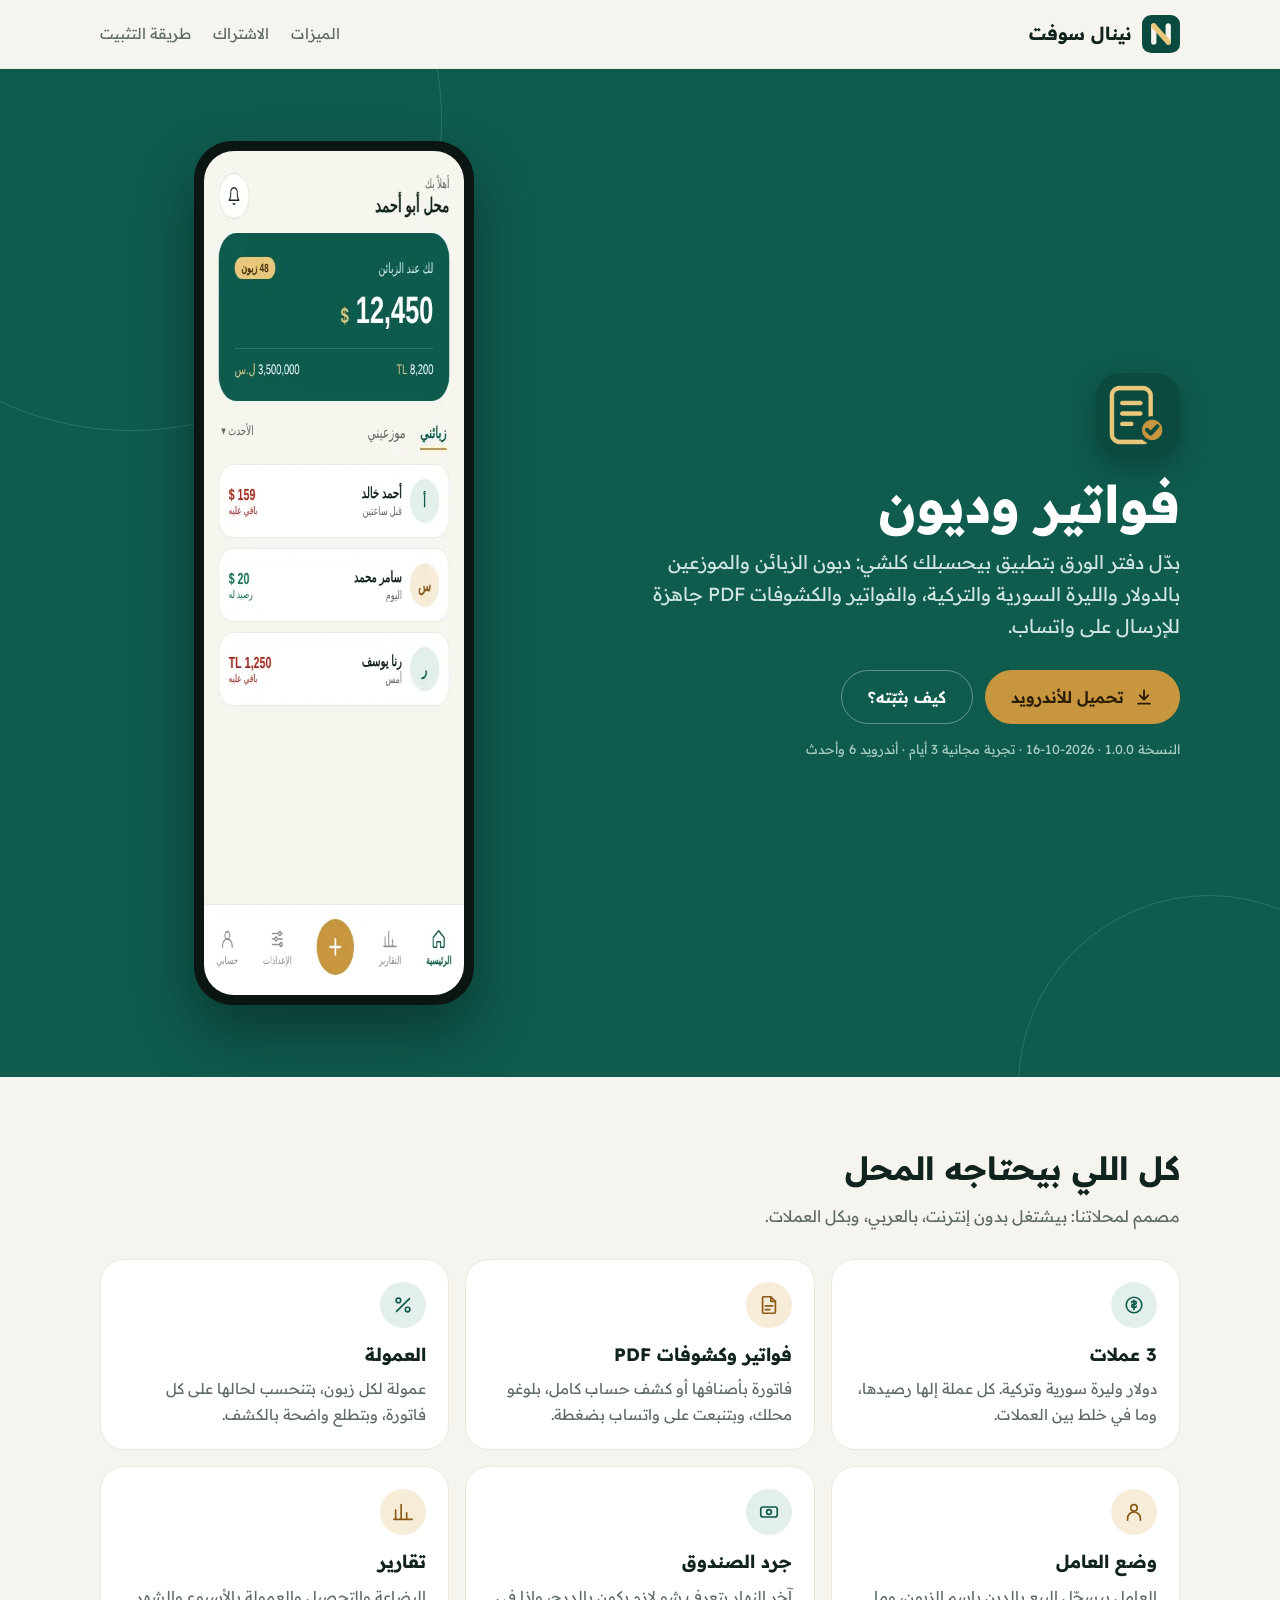
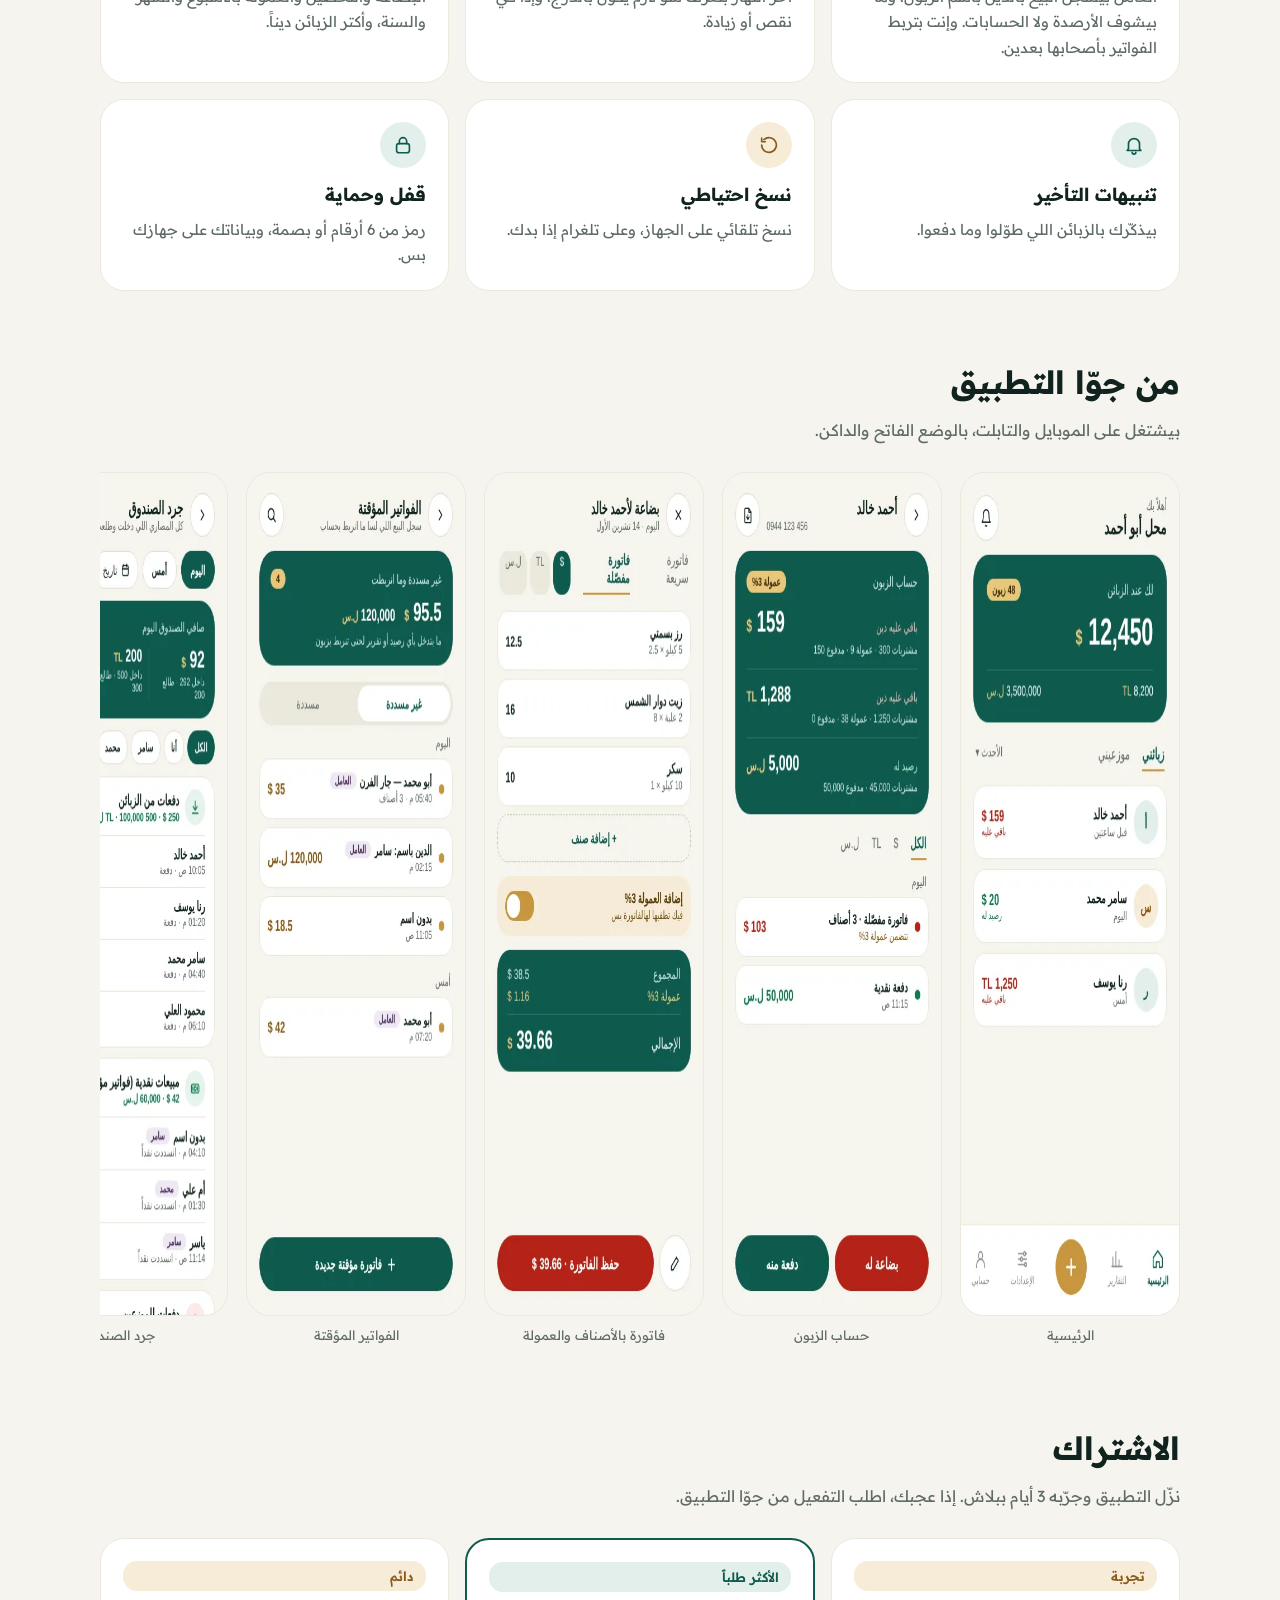
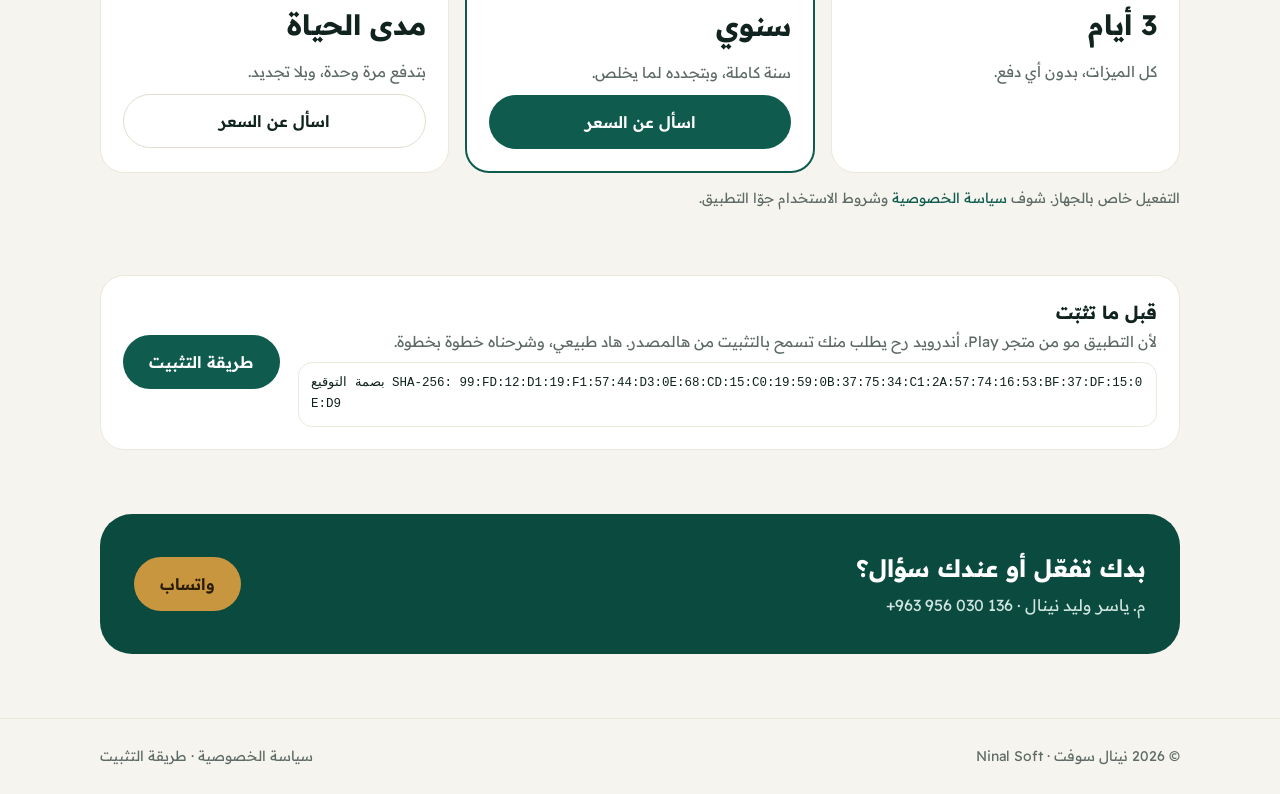
==== debtbook/index.html @ b2c63a5c "موقع نينال سوفت: الرئيسية، فواتير وديون، التثبيت، الخصوصية، 404 Co-Authored-By: Claude Opus 5.5 <nor" ====
<!doctype html>
<html lang="ar" dir="rtl">
<head>
<meta charset="utf-8">
<meta name="viewport" content="width=device-width, initial-scale=1">
<title>فواتير وديون · نينال سوفت</title>
<meta name="description" content="فواتير وديون: سجّل ديون الزبائن والموزعين بالدولار والليرة السورية والتركية، مع فواتير وكشوفات PDF، وفواتير مؤقتة ووضع العامل، وجرد الصندوق. بيشتغل بدون إنترنت.">
<meta property="og:title" content="فواتير وديون · نينال سوفت">
<meta property="og:description" content="ديون الزبائن والموزعين بكل العملات، فواتير وكشوفات PDF، ووضع العامل. بدون إنترنت.">
<meta property="og:image" content="https://yasserninal120.github.io/assets/img/og-debtbook.png">
<link rel="icon" href="../assets/img/debtbook-icon.png">
<link rel="apple-touch-icon" href="../assets/img/apple-touch-icon.png">
<link rel="preconnect" href="https://fonts.googleapis.com">
<link rel="preconnect" href="https://fonts.gstatic.com" crossorigin>
<link href="https://fonts.googleapis.com/css2?family=Readex+Pro:wght@400;500;600;700&display=swap" rel="stylesheet">
<link rel="stylesheet" href="../assets/site.css">
</head>
<body>
<header class="nav"><div class="wrap">
  <a class="brand" href="../index.html"><svg class="logo" viewBox="0 0 100 100" aria-hidden="true"><rect width="100" height="100" rx="24" fill="#0B4A3F"/><rect x="24" y="22" width="14" height="56" rx="7" fill="#F6F4EE"/><rect x="62" y="22" width="14" height="56" rx="7" fill="#F6F4EE"/><path d="M31 29 L69 71" stroke="#E9C77B" stroke-width="14" stroke-linecap="round"/></svg>نينال سوفت</a>
  <nav class="links"><a href="#features">الميزات</a><a class="hide-sm" href="#plans">الاشتراك</a><a href="install/index.html">طريقة التثبيت</a></nav>
</div></header>

<div class="hero"><div class="wrap app-hero">
  <div>
    <img class="icon" src="../assets/img/debtbook-icon.png" alt="أيقونة فواتير وديون" width="84" height="84">
    <h1>فواتير وديون</h1>
    <p class="lead">بدّل دفتر الورق بتطبيق بيحسبلك كلشي: ديون الزبائن والموزعين بالدولار والليرة السورية والتركية، والفواتير والكشوفات PDF جاهزة للإرسال على واتساب.</p>
    <div class="actions">
      <a class="btn btn-gold" id="dl" href="https://github.com/yasserninal120/yasserninal120.github.io/releases/latest/download/debtbook.apk">
        <svg width="20" height="20" viewBox="0 0 24 24" fill="none" stroke="currentColor" stroke-width="2.2" stroke-linecap="round" stroke-linejoin="round"><path d="M12 4v11M7 10l5 5 5-5M5 20h14"/></svg>
        تحميل للأندرويد
      </a>
      <a class="btn btn-ghost" href="install/index.html">كيف بثبّته؟</a>
    </div>
    <p class="meta" id="ver">تجربة مجانية 3 أيام · أندرويد 6 وأحدث</p>
  </div>
  <div class="phone"><img src="../assets/img/shot-home.webp" alt="الشاشة الرئيسية لفواتير وديون" width="390" height="844"></div>
</div></div>

<section id="features"><div class="wrap">
  <h2 class="section-title">كل اللي بيحتاجه المحل</h2>
  <p class="section-sub">مصمم لمحلاتنا: بيشتغل بدون إنترنت، بالعربي، وبكل العملات.</p>
  <div class="grid grid-3">
    <div class="card"><div class="ic"><svg width="22" height="22" viewBox="0 0 24 24" fill="none" stroke="currentColor" stroke-width="1.8" stroke-linecap="round"><circle cx="12" cy="12" r="8.5"/><path d="M12 7v10M9.5 9.5c0-1 1.1-1.8 2.5-1.8s2.5.8 2.5 1.8-1.1 1.6-2.5 1.8-2.5.8-2.5 1.8 1.1 1.8 2.5 1.8 2.5-.8 2.5-1.8"/></svg></div><h3>3 عملات</h3><p>دولار وليرة سورية وتركية. كل عملة إلها رصيدها، وما في خلط بين العملات.</p></div>
    <div class="card"><div class="ic gold"><svg width="22" height="22" viewBox="0 0 24 24" fill="none" stroke="currentColor" stroke-width="1.8" stroke-linecap="round" stroke-linejoin="round"><path d="M14 3H6a1 1 0 0 0-1 1v16a1 1 0 0 0 1 1h12a1 1 0 0 0 1-1V8z"/><path d="M14 3v5h5M8 13h8M8 17h5"/></svg></div><h3>فواتير وكشوفات PDF</h3><p>فاتورة بأصنافها أو كشف حساب كامل، بلوغو محلك، وبتنبعت على واتساب بضغطة.</p></div>
    <div class="card"><div class="ic"><svg width="22" height="22" viewBox="0 0 24 24" fill="none" stroke="currentColor" stroke-width="1.8" stroke-linecap="round"><path d="M19 5L5 19"/><circle cx="7" cy="7" r="2.5"/><circle cx="17" cy="17" r="2.5"/></svg></div><h3>العمولة</h3><p>عمولة لكل زبون، بتنحسب لحالها على كل فاتورة، وبتطلع واضحة بالكشف.</p></div>
    <div class="card"><div class="ic gold"><svg width="22" height="22" viewBox="0 0 24 24" fill="none" stroke="currentColor" stroke-width="1.8" stroke-linecap="round" stroke-linejoin="round"><circle cx="12" cy="7.5" r="3.5"/><path d="M5 21v-2a7 7 0 0 1 14 0v2"/></svg></div><h3>وضع العامل</h3><p>العامل بيسجّل البيع بالدين باسم الزبون، وما بيشوف الأرصدة ولا الحسابات. وإنت بتربط الفواتير بأصحابها بعدين.</p></div>
    <div class="card"><div class="ic"><svg width="22" height="22" viewBox="0 0 24 24" fill="none" stroke="currentColor" stroke-width="1.8" stroke-linecap="round"><rect x="3" y="6.5" width="18" height="11" rx="2.5"/><circle cx="12" cy="12" r="2.6"/></svg></div><h3>جرد الصندوق</h3><p>آخر النهار بتعرف شو لازم يكون بالدرج، وإذا في نقص أو زيادة.</p></div>
    <div class="card"><div class="ic gold"><svg width="22" height="22" viewBox="0 0 24 24" fill="none" stroke="currentColor" stroke-width="1.8" stroke-linecap="round"><path d="M4 20V10M10 20V4M16 20v-7M22 20H2"/></svg></div><h3>تقارير</h3><p>البضاعة والتحصيل والعمولة بالأسبوع والشهر والسنة، وأكتر الزبائن ديناً.</p></div>
    <div class="card"><div class="ic"><svg width="22" height="22" viewBox="0 0 24 24" fill="none" stroke="currentColor" stroke-width="1.8" stroke-linecap="round" stroke-linejoin="round"><path d="M6 16V11a6 6 0 0 1 12 0v5l1.5 2h-15z"/><path d="M10 20a2 2 0 0 0 4 0"/></svg></div><h3>تنبيهات التأخير</h3><p>بيذكّرك بالزبائن اللي طوّلوا وما دفعوا.</p></div>
    <div class="card"><div class="ic gold"><svg width="22" height="22" viewBox="0 0 24 24" fill="none" stroke="currentColor" stroke-width="1.8" stroke-linecap="round" stroke-linejoin="round"><path d="M4 12a8 8 0 1 0 2.5-5.8"/><path d="M4 4.5v4h4"/></svg></div><h3>نسخ احتياطي</h3><p>نسخ تلقائي على الجهاز، وعلى تلغرام إذا بدك.</p></div>
    <div class="card"><div class="ic"><svg width="22" height="22" viewBox="0 0 24 24" fill="none" stroke="currentColor" stroke-width="1.8" stroke-linecap="round" stroke-linejoin="round"><rect x="5" y="10.5" width="14" height="10" rx="2.5"/><path d="M8 10.5V8a4 4 0 0 1 8 0v2.5"/></svg></div><h3>قفل وحماية</h3><p>رمز من 6 أرقام أو بصمة، وبياناتك على جهازك بس.</p></div>
  </div>
</div></section>

<section style="padding-top:0"><div class="wrap">
  <h2 class="section-title">من جوّا التطبيق</h2>
  <p class="section-sub">بيشتغل على الموبايل والتابلت، بالوضع الفاتح والداكن.</p>
  <div class="shots">
    <figure><img src="../assets/img/shot-home.webp" alt="الرئيسية" loading="lazy" width="390" height="844"><figcaption>الرئيسية</figcaption></figure>
    <figure><img src="../assets/img/shot-customer.webp" alt="حساب الزبون" loading="lazy" width="390" height="844"><figcaption>حساب الزبون</figcaption></figure>
    <figure><img src="../assets/img/shot-invoice.webp" alt="فاتورة جديدة" loading="lazy" width="390" height="844"><figcaption>فاتورة بالأصناف والعمولة</figcaption></figure>
    <figure><img src="../assets/img/shot-temp.webp" alt="الفواتير المؤقتة" loading="lazy" width="390" height="844"><figcaption>الفواتير المؤقتة</figcaption></figure>
    <figure><img src="../assets/img/shot-cash.webp" alt="جرد الصندوق" loading="lazy" width="390" height="844"><figcaption>جرد الصندوق</figcaption></figure>
    <figure><img src="../assets/img/shot-reports.webp" alt="التقارير" loading="lazy" width="390" height="844"><figcaption>التقارير</figcaption></figure>
  </div>
</div></section>

<section id="plans" style="padding-top:0"><div class="wrap">
  <h2 class="section-title">الاشتراك</h2>
  <p class="section-sub">نزّل التطبيق وجرّبه 3 أيام ببلاش. إذا عجبك، اطلب التفعيل من جوّا التطبيق.</p>
  <div class="grid grid-3">
    <div class="card price"><span class="chip">تجربة</span><div class="amount">3 أيام</div><p>كل الميزات، بدون أي دفع.</p></div>
    <div class="card price featured"><span class="chip" style="background:var(--tint);color:var(--primary)">الأكثر طلباً</span><div class="amount">سنوي</div><p>سنة كاملة، وبتجدده لما يخلص.</p><a class="btn btn-primary" href="https://wa.me/963956030136?text=%D9%85%D8%B1%D8%AD%D8%A8%D8%A7%D8%8C%20%D8%A8%D8%AF%D9%8A%20%D8%A3%D8%B9%D8%B1%D9%81%20%D8%B3%D8%B9%D8%B1%20%D8%A7%D8%B4%D8%AA%D8%B1%D8%A7%D9%83%20%D8%AF%D9%81%D8%AA%D8%B1%20%D8%A7%D9%84%D8%AF%D9%8A%D9%88%D9%86" target="_blank" rel="noopener">اسأل عن السعر</a></div>
    <div class="card price"><span class="chip">دائم</span><div class="amount">مدى الحياة</div><p>بتدفع مرة وحدة، وبلا تجديد.</p><a class="btn btn-outline" href="https://wa.me/963956030136?text=%D9%85%D8%B1%D8%AD%D8%A8%D8%A7%D8%8C%20%D8%A8%D8%AF%D9%8A%20%D8%A3%D8%B9%D8%B1%D9%81%20%D8%B3%D8%B9%D8%B1%20%D8%A7%D8%B4%D8%AA%D8%B1%D8%A7%D9%83%20%D8%AF%D9%81%D8%AA%D8%B1%20%D8%A7%D9%84%D8%AF%D9%8A%D9%88%D9%86" target="_blank" rel="noopener">اسأل عن السعر</a></div>
  </div>
  <p class="section-sub" style="margin:14px 0 0;font-size:14px">التفعيل خاص بالجهاز. شوف <a href="privacy/index.html" style="color:var(--primary)">سياسة الخصوصية</a> وشروط الاستخدام جوّا التطبيق.</p>
</div></section>

<section style="padding-top:0"><div class="wrap">
  <div class="card" style="display:flex;flex-wrap:wrap;gap:18px;align-items:center">
    <div style="flex:1;min-width:240px"><h3 style="margin:0">قبل ما تثبّت</h3><p>لأن التطبيق مو من متجر Play، أندرويد رح يطلب منك تسمح بالتثبيت من هالمصدر. هاد طبيعي، وشرحناه خطوة بخطوة.</p>
      <span class="mono fp" id="fp" hidden></span></div>
    <a class="btn btn-primary" href="install/index.html">طريقة التثبيت</a>
  </div>
</div></section>

<section id="contact" style="padding-top:0"><div class="wrap">
  <div class="contact">
    <div><h2>بدك تفعّل أو عندك سؤال؟</h2><p>م. ياسر وليد نينال · <span dir="ltr">+963 956 030 136</span></p></div>
    <div class="actions"><a class="btn btn-gold" href="https://wa.me/963956030136" target="_blank" rel="noopener">واتساب</a></div>
  </div>
</div></section>

<footer><div class="wrap"><span>© 2026 نينال سوفت · Ninal Soft</span><span><a href="privacy/index.html">سياسة الخصوصية</a> · <a href="install/index.html">طريقة التثبيت</a></span></div></footer>

<script>
// Version, date and signing fingerprint from version.json (same file the app checks for updates).
fetch('version.json', {cache: 'no-store'}).then(r => r.ok ? r.json() : null).then(v => {
  if (!v) return;
  document.getElementById('ver').textContent =
    'النسخة ' + v.version + ' · ' + v.date + ' · تجربة مجانية 3 أيام · أندرويد 6 وأحدث';
  if (v.apk) document.getElementById('dl').href = v.apk;
  if (v.sha256) { const fp = document.getElementById('fp'); fp.hidden = false; fp.textContent = 'بصمة التوقيع SHA-256: ' + v.sha256; }
}).catch(() => {});
</script>
</body>
</html>
---- assets/site.css ----
:root{
  --bg:#F6F4EE;--surface:#FFFFFF;--line:#ECE8DC;--field:#E2DDCF;
  --ink:#10231E;--muted:#5E6B66;
  --primary:#0F5B4E;--primary-deep:#0B4A3F;--primary-line:#2C7566;--tint:#E3EFEB;
  --gold:#C8963E;--gold-light:#E9C77B;--gold-bg:#F6ECD8;--gold-text:#8A5A16;
  --debt:#B42318;--credit:#0F7A4A;
  --radius:24px;--max:1120px;
}
@media (prefers-color-scheme:dark){
  :root{--bg:#0E1714;--surface:#16211D;--line:#24322D;--field:#2C3B35;--ink:#E8EFEC;--muted:#9DB0A9;--tint:#1F3A33;--gold-bg:#2E2618;--gold-text:#E9C77B}
}
*{box-sizing:border-box}
html{scroll-behavior:smooth}
body{margin:0;background:var(--bg);color:var(--ink);font-family:'Readex Pro',system-ui,sans-serif;line-height:1.7;-webkit-font-smoothing:antialiased}
a{color:inherit;text-decoration:none}
img{max-width:100%;display:block}
.wrap{max-width:var(--max);margin:0 auto;padding:0 20px}
.btn{display:inline-flex;align-items:center;justify-content:center;gap:10px;height:54px;padding:0 26px;border-radius:27px;font:600 16px 'Readex Pro',sans-serif;border:none;cursor:pointer;transition:transform .15s ease,box-shadow .15s ease}
.btn:hover{transform:translateY(-1px)}
.btn-gold{background:var(--gold);color:#2A1C04}
.btn-primary{background:var(--primary);color:#fff}
.btn-ghost{background:transparent;color:#fff;border:1px solid rgba(255,255,255,.35)}
.btn-outline{background:var(--surface);color:var(--ink);border:1px solid var(--field)}
.chip{display:inline-flex;align-items:center;gap:6px;font-size:13px;font-weight:600;padding:4px 12px;border-radius:14px;background:var(--gold-bg);color:var(--gold-text)}

/* header */
.nav{position:sticky;top:0;z-index:20;background:color-mix(in srgb,var(--bg) 88%,transparent);backdrop-filter:blur(10px);border-bottom:1px solid var(--line)}
.nav .wrap{display:flex;align-items:center;gap:14px;height:68px}
.brand{display:flex;align-items:center;gap:10px;font-weight:700;font-size:18px}
.brand-mark{width:38px;height:38px;border-radius:11px;background:var(--primary-deep);display:flex;align-items:center;justify-content:center;color:var(--gold-light);font-weight:700;font-size:20px;font-family:'Readex Pro',sans-serif}
.nav .links{margin-inline-start:auto;display:flex;gap:22px;font-size:15px;color:var(--muted)}
.nav .links a:hover{color:var(--primary)}
@media (max-width:640px){.nav .links{gap:14px;font-size:14px}.nav .links .hide-sm{display:none}}

/* hero */
.hero{background:var(--primary);color:#fff;position:relative;overflow:hidden}
.hero::before,.hero::after{content:"";position:absolute;border-radius:50%;border:1px solid var(--primary-line)}
.hero::before{width:620px;height:620px;top:-260px;left:-180px}
.hero::after{width:380px;height:380px;bottom:-200px;right:-120px}
.hero .wrap{position:relative;z-index:1;padding-top:72px;padding-bottom:72px}
.hero h1{margin:14px 0 10px;font-size:clamp(32px,5vw,52px);line-height:1.25;font-weight:700}
.hero p.lead{margin:0;font-size:clamp(16px,2vw,19px);color:#CFE5DF;max-width:620px}
.hero .actions{display:flex;flex-wrap:wrap;gap:12px;margin-top:28px}
.hero .meta{margin-top:14px;font-size:13px;color:#A9CEC4}

.app-hero{display:grid;grid-template-columns:1.1fr .9fr;gap:40px;align-items:center}
.app-hero .icon{width:84px;height:84px;border-radius:24px;box-shadow:0 10px 30px rgba(0,0,0,.25)}
.phone{width:280px;margin-inline:auto;border-radius:38px;padding:10px;background:#0B1512;box-shadow:0 30px 60px rgba(0,0,0,.35)}
.phone img{border-radius:30px}
@media (max-width:860px){.app-hero{grid-template-columns:1fr}.phone{width:240px}}

/* sections */
section{padding:64px 0}
.section-title{font-size:clamp(24px,3vw,32px);margin:0 0 8px;font-weight:700}
.section-sub{margin:0 0 28px;color:var(--muted);font-size:16px}
.grid{display:grid;gap:16px}
.grid-3{grid-template-columns:repeat(3,minmax(0,1fr))}
.grid-2{grid-template-columns:repeat(2,minmax(0,1fr))}
@media (max-width:860px){.grid-3{grid-template-columns:repeat(2,minmax(0,1fr))}}
@media (max-width:560px){.grid-3,.grid-2{grid-template-columns:1fr}}
.card{background:var(--surface);border:1px solid var(--line);border-radius:var(--radius);padding:22px}
.card h3{margin:12px 0 6px;font-size:18px}
.card p{margin:0;color:var(--muted);font-size:15px}
.ic{width:46px;height:46px;border-radius:50%;background:var(--tint);color:var(--primary);display:flex;align-items:center;justify-content:center}
.ic.gold{background:var(--gold-bg);color:var(--gold-text)}

/* apps grid (company home) */
.app-card{display:flex;gap:18px;align-items:center;background:var(--surface);border:1px solid var(--line);border-radius:28px;padding:22px;transition:border-color .15s}
.app-card:hover{border-color:var(--primary)}
.app-card img{width:72px;height:72px;border-radius:20px}
.app-card h3{margin:0;font-size:20px}
.app-card p{margin:4px 0 0;color:var(--muted);font-size:15px}
.app-card .go{margin-inline-start:auto;color:var(--primary);font-weight:600;white-space:nowrap}
.soon{opacity:.6}

/* screenshots */
.shots{display:flex;gap:18px;overflow-x:auto;padding-bottom:10px;scroll-snap-type:x mandatory}
.shots figure{margin:0;flex:0 0 220px;scroll-snap-align:start}
.shots img{border-radius:24px;border:1px solid var(--line)}
.shots figcaption{text-align:center;font-size:13px;color:var(--muted);margin-top:8px}

/* pricing */
.price{display:flex;flex-direction:column;gap:10px}
.price.featured{border:2px solid var(--primary)}
.price .amount{font-size:28px;font-weight:700}
.price ul{margin:6px 0 0;padding:0 18px 0 0;color:var(--muted);font-size:15px}

/* steps */
.steps{counter-reset:s;display:flex;flex-direction:column;gap:14px}
.step{display:flex;gap:16px;background:var(--surface);border:1px solid var(--line);border-radius:22px;padding:18px 20px}
.step::before{counter-increment:s;content:counter(s);flex:0 0 36px;height:36px;border-radius:50%;background:var(--primary);color:#fff;font-weight:700;display:flex;align-items:center;justify-content:center}
.step h3{margin:2px 0 4px;font-size:17px}
.step p{margin:0;color:var(--muted);font-size:15px}
.note{background:var(--gold-bg);color:var(--gold-text);border-radius:20px;padding:16px 18px;font-size:15px}
code,.mono{font-family:ui-monospace,Menlo,monospace;direction:ltr;unicode-bidi:isolate}
.fp{word-break:break-all;font-size:12.5px;background:var(--surface);border:1px solid var(--line);border-radius:14px;padding:10px 12px;display:block;margin-top:8px}

/* prose (privacy) */
.prose{max-width:780px}
.prose h2{font-size:20px;margin:28px 0 6px}
.prose p,.prose li{color:var(--muted);font-size:16px}
.lang-switch{display:inline-flex;gap:4px;background:var(--line);border-radius:20px;padding:4px}
.lang-switch button{border:none;background:transparent;color:var(--muted);font:600 14px 'Readex Pro',sans-serif;padding:6px 16px;border-radius:16px;cursor:pointer}
.lang-switch button.on{background:var(--surface);color:var(--primary)}
[data-lang="en"] .ar,[data-lang="ar"] .en{display:none}

/* contact + footer */
.contact{background:var(--primary-deep);color:#fff;border-radius:32px;padding:34px;display:flex;flex-wrap:wrap;align-items:center;gap:20px}
.contact h2{margin:0;font-size:24px}
.contact p{margin:4px 0 0;color:#CFE5DF}
.contact .actions{margin-inline-start:auto;display:flex;gap:10px;flex-wrap:wrap}
footer{border-top:1px solid var(--line);padding:26px 0;color:var(--muted);font-size:14px}
footer .wrap{display:flex;flex-wrap:wrap;gap:12px;justify-content:space-between}
footer a:hover{color:var(--primary)}
.fp[hidden]{display:none}
@media (max-width:560px){.app-card .go{display:none}.app-card{align-items:flex-start}}
.logo{width:38px;height:38px;flex:none;display:block}
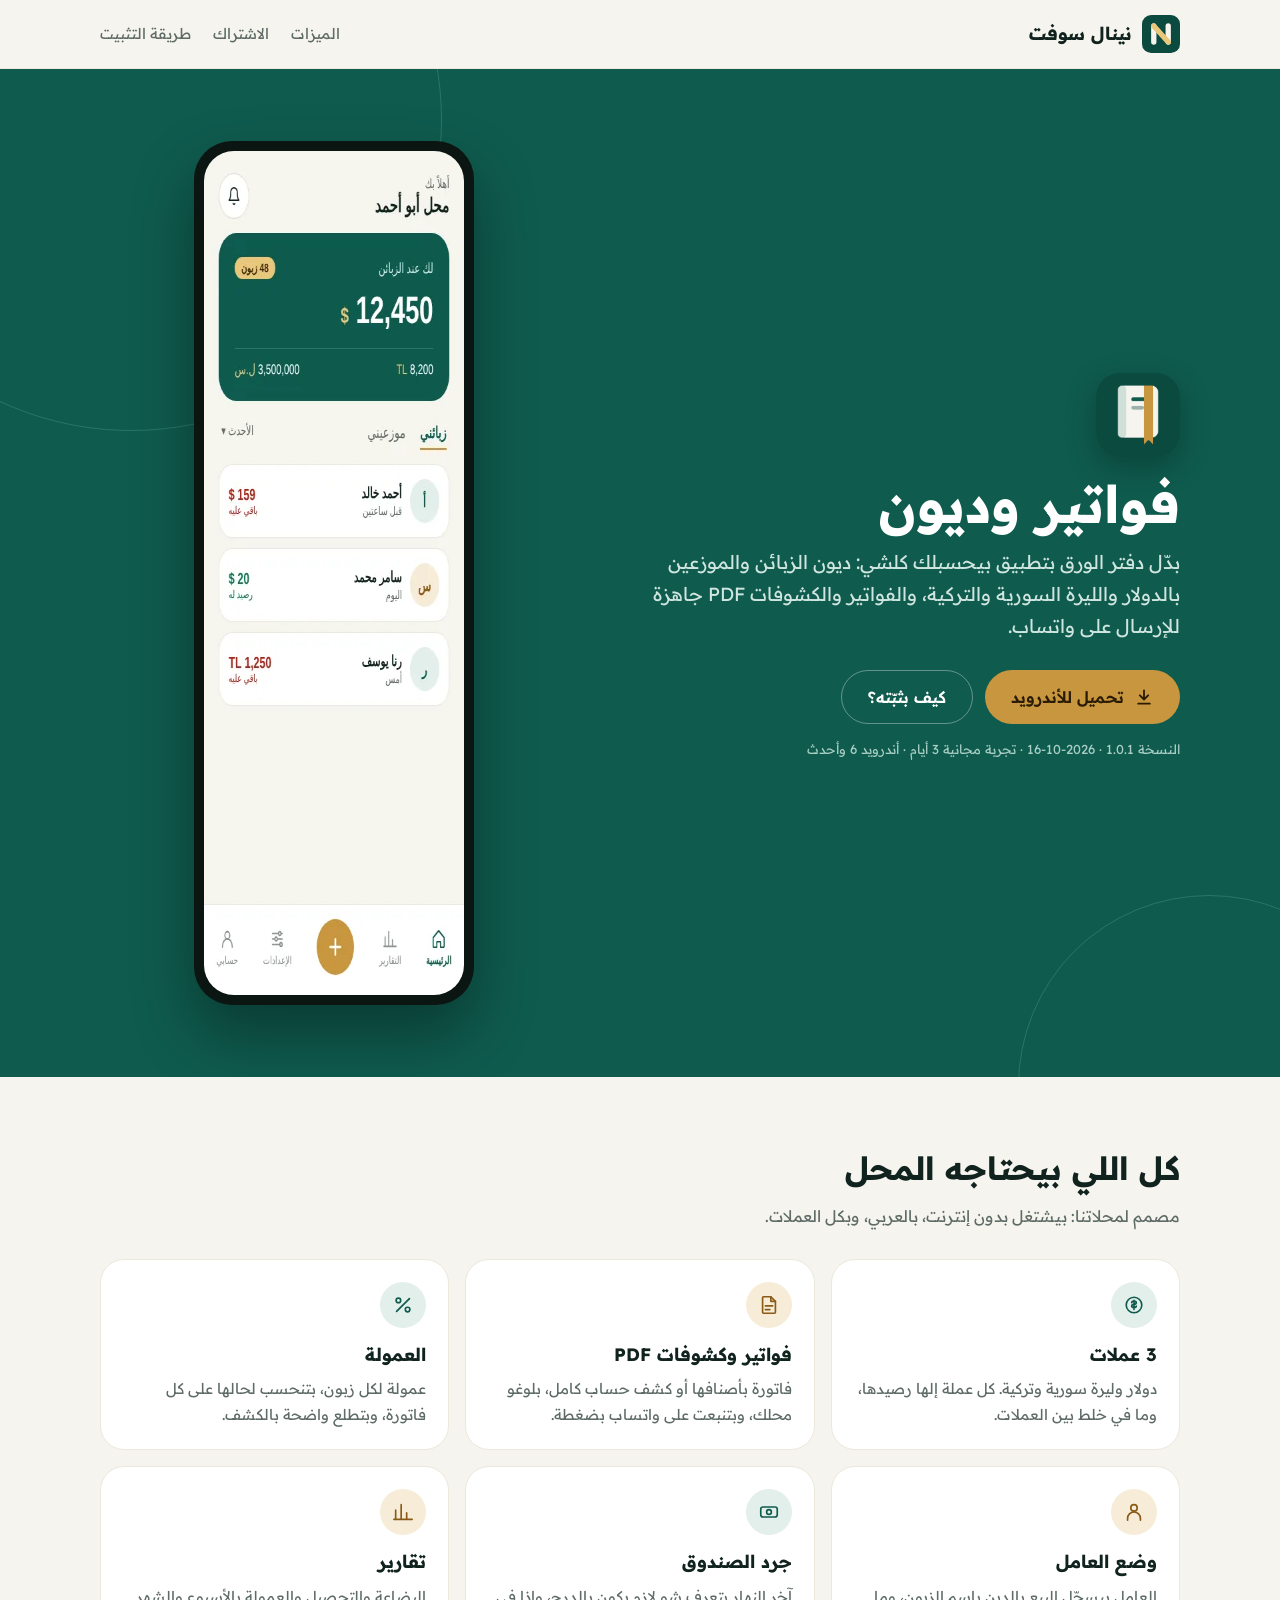
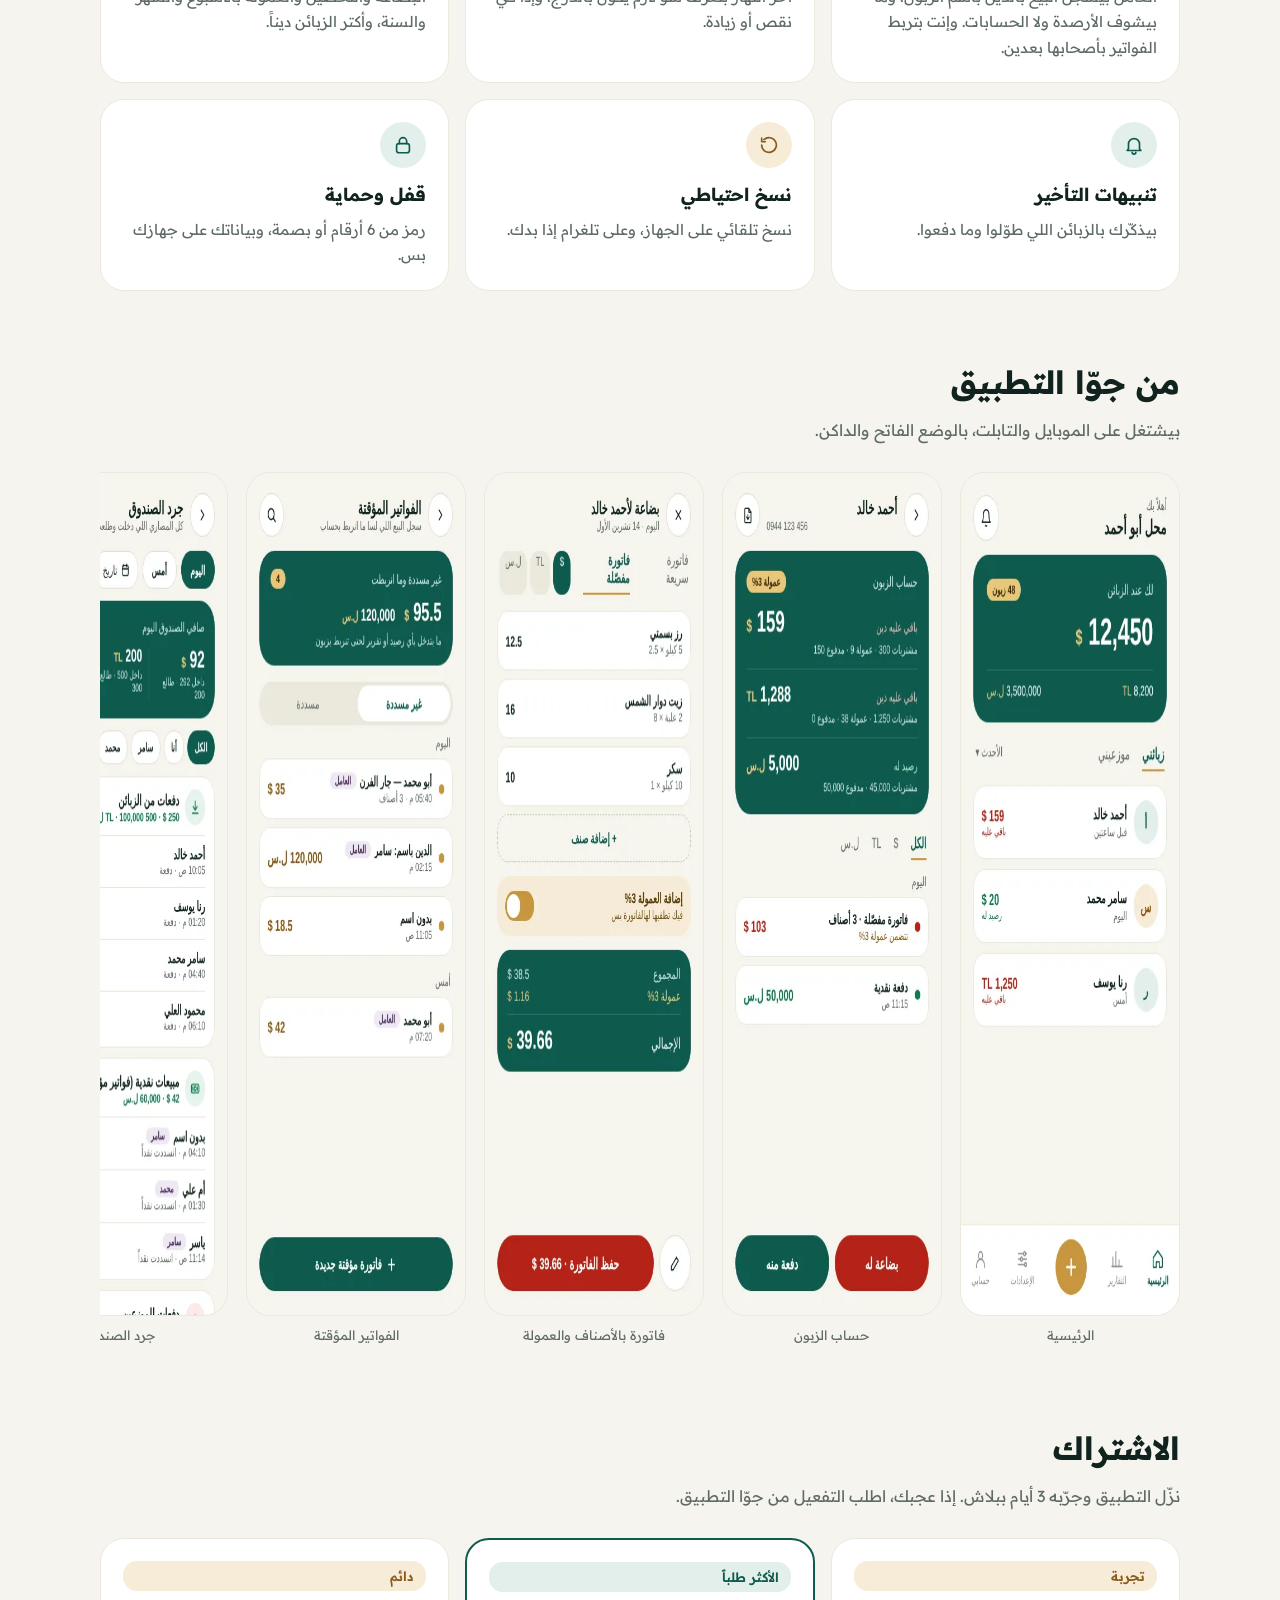
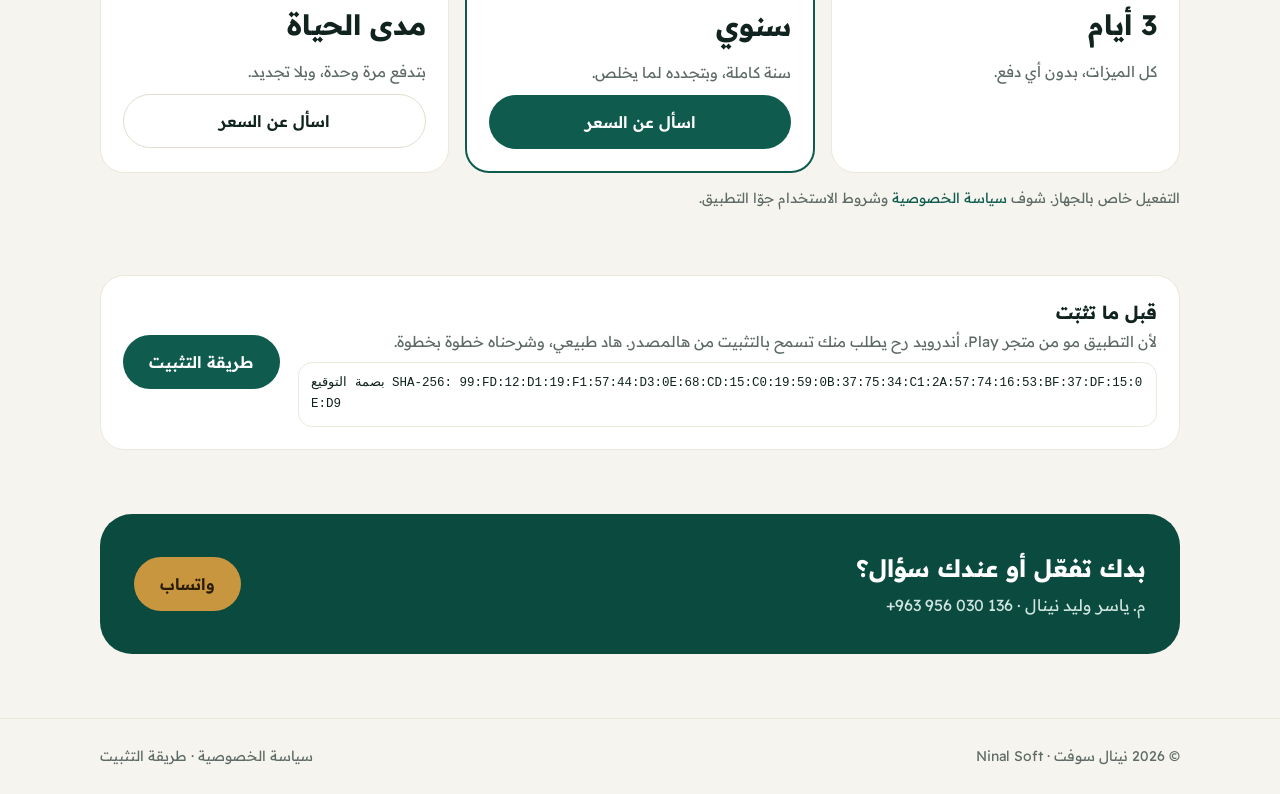
==== commit 44599f61: "فواتير وديون 1.0.1: أيقونة جديدة، ملف التحميل Fawater-wa-Duyoon.apk، رسالة السعر بالاسم الجديد Co-Au" ====
--- a/debtbook/index.html
+++ b/debtbook/index.html
@@ -27,7 +27,7 @@
     <h1>فواتير وديون</h1>
     <p class="lead">بدّل دفتر الورق بتطبيق بيحسبلك كلشي: ديون الزبائن والموزعين بالدولار والليرة السورية والتركية، والفواتير والكشوفات PDF جاهزة للإرسال على واتساب.</p>
     <div class="actions">
-      <a class="btn btn-gold" id="dl" href="https://github.com/yasserninal120/yasserninal120.github.io/releases/latest/download/debtbook.apk">
+      <a class="btn btn-gold" id="dl" href="https://github.com/yasserninal120/yasserninal120.github.io/releases/latest/download/Fawater-wa-Duyoon.apk">
         <svg width="20" height="20" viewBox="0 0 24 24" fill="none" stroke="currentColor" stroke-width="2.2" stroke-linecap="round" stroke-linejoin="round"><path d="M12 4v11M7 10l5 5 5-5M5 20h14"/></svg>
         تحميل للأندرويد
       </a>
@@ -72,8 +72,8 @@
   <p class="section-sub">نزّل التطبيق وجرّبه 3 أيام ببلاش. إذا عجبك، اطلب التفعيل من جوّا التطبيق.</p>
   <div class="grid grid-3">
     <div class="card price"><span class="chip">تجربة</span><div class="amount">3 أيام</div><p>كل الميزات، بدون أي دفع.</p></div>
-    <div class="card price featured"><span class="chip" style="background:var(--tint);color:var(--primary)">الأكثر طلباً</span><div class="amount">سنوي</div><p>سنة كاملة، وبتجدده لما يخلص.</p><a class="btn btn-primary" href="https://wa.me/963956030136?text=%D9%85%D8%B1%D8%AD%D8%A8%D8%A7%D8%8C%20%D8%A8%D8%AF%D9%8A%20%D8%A3%D8%B9%D8%B1%D9%81%20%D8%B3%D8%B9%D8%B1%20%D8%A7%D8%B4%D8%AA%D8%B1%D8%A7%D9%83%20%D8%AF%D9%81%D8%AA%D8%B1%20%D8%A7%D9%84%D8%AF%D9%8A%D9%88%D9%86" target="_blank" rel="noopener">اسأل عن السعر</a></div>
-    <div class="card price"><span class="chip">دائم</span><div class="amount">مدى الحياة</div><p>بتدفع مرة وحدة، وبلا تجديد.</p><a class="btn btn-outline" href="https://wa.me/963956030136?text=%D9%85%D8%B1%D8%AD%D8%A8%D8%A7%D8%8C%20%D8%A8%D8%AF%D9%8A%20%D8%A3%D8%B9%D8%B1%D9%81%20%D8%B3%D8%B9%D8%B1%20%D8%A7%D8%B4%D8%AA%D8%B1%D8%A7%D9%83%20%D8%AF%D9%81%D8%AA%D8%B1%20%D8%A7%D9%84%D8%AF%D9%8A%D9%88%D9%86" target="_blank" rel="noopener">اسأل عن السعر</a></div>
+    <div class="card price featured"><span class="chip" style="background:var(--tint);color:var(--primary)">الأكثر طلباً</span><div class="amount">سنوي</div><p>سنة كاملة، وبتجدده لما يخلص.</p><a class="btn btn-primary" href="https://wa.me/963956030136?text=%D9%85%D8%B1%D8%AD%D8%A8%D8%A7%D8%8C%20%D8%A8%D8%AF%D9%8A%20%D8%A3%D8%B9%D8%B1%D9%81%20%D8%B3%D8%B9%D8%B1%20%D8%A7%D8%B4%D8%AA%D8%B1%D8%A7%D9%83%20%D9%81%D9%88%D8%A7%D8%AA%D9%8A%D8%B1%20%D9%88%D8%AF%D9%8A%D9%88%D9%86" target="_blank" rel="noopener">اسأل عن السعر</a></div>
+    <div class="card price"><span class="chip">دائم</span><div class="amount">مدى الحياة</div><p>بتدفع مرة وحدة، وبلا تجديد.</p><a class="btn btn-outline" href="https://wa.me/963956030136?text=%D9%85%D8%B1%D8%AD%D8%A8%D8%A7%D8%8C%20%D8%A8%D8%AF%D9%8A%20%D8%A3%D8%B9%D8%B1%D9%81%20%D8%B3%D8%B9%D8%B1%20%D8%A7%D8%B4%D8%AA%D8%B1%D8%A7%D9%83%20%D9%81%D9%88%D8%A7%D8%AA%D9%8A%D8%B1%20%D9%88%D8%AF%D9%8A%D9%88%D9%86" target="_blank" rel="noopener">اسأل عن السعر</a></div>
   </div>
   <p class="section-sub" style="margin:14px 0 0;font-size:14px">التفعيل خاص بالجهاز. شوف <a href="privacy/index.html" style="color:var(--primary)">سياسة الخصوصية</a> وشروط الاستخدام جوّا التطبيق.</p>
 </div></section>
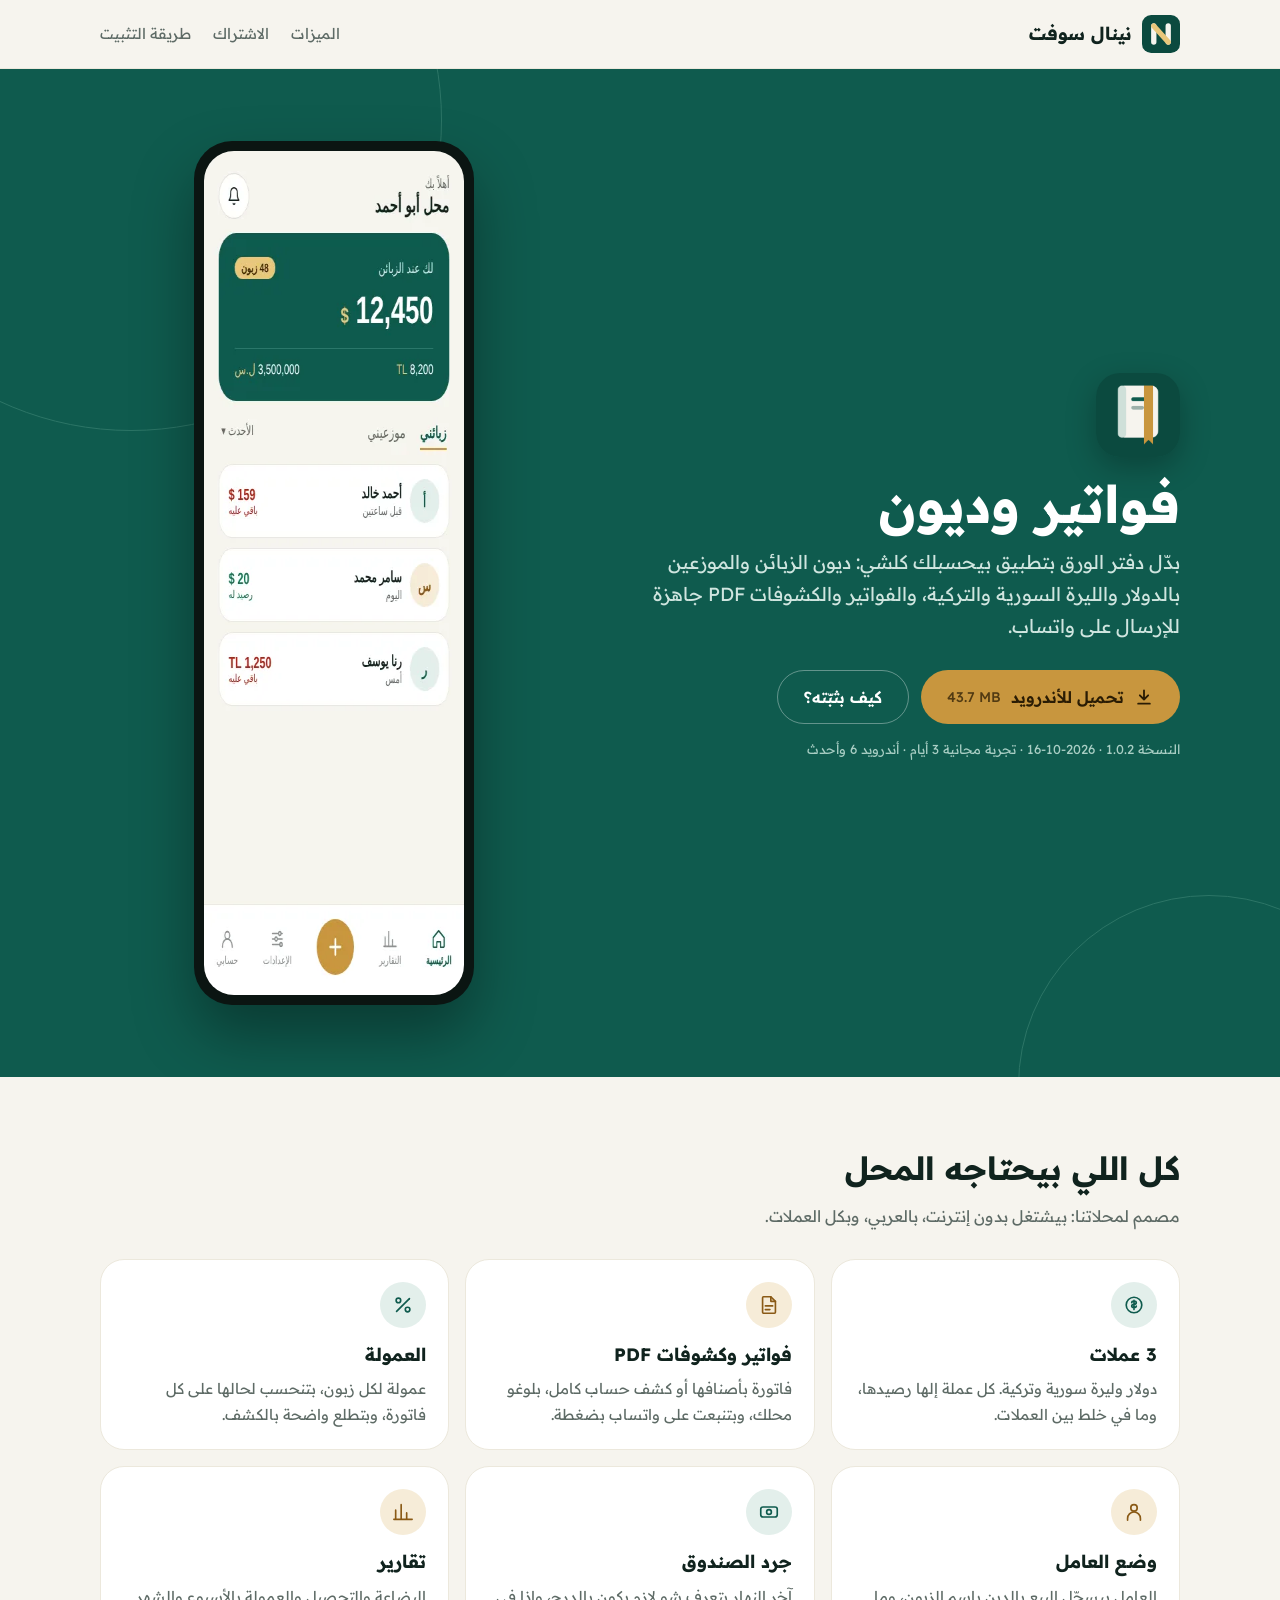
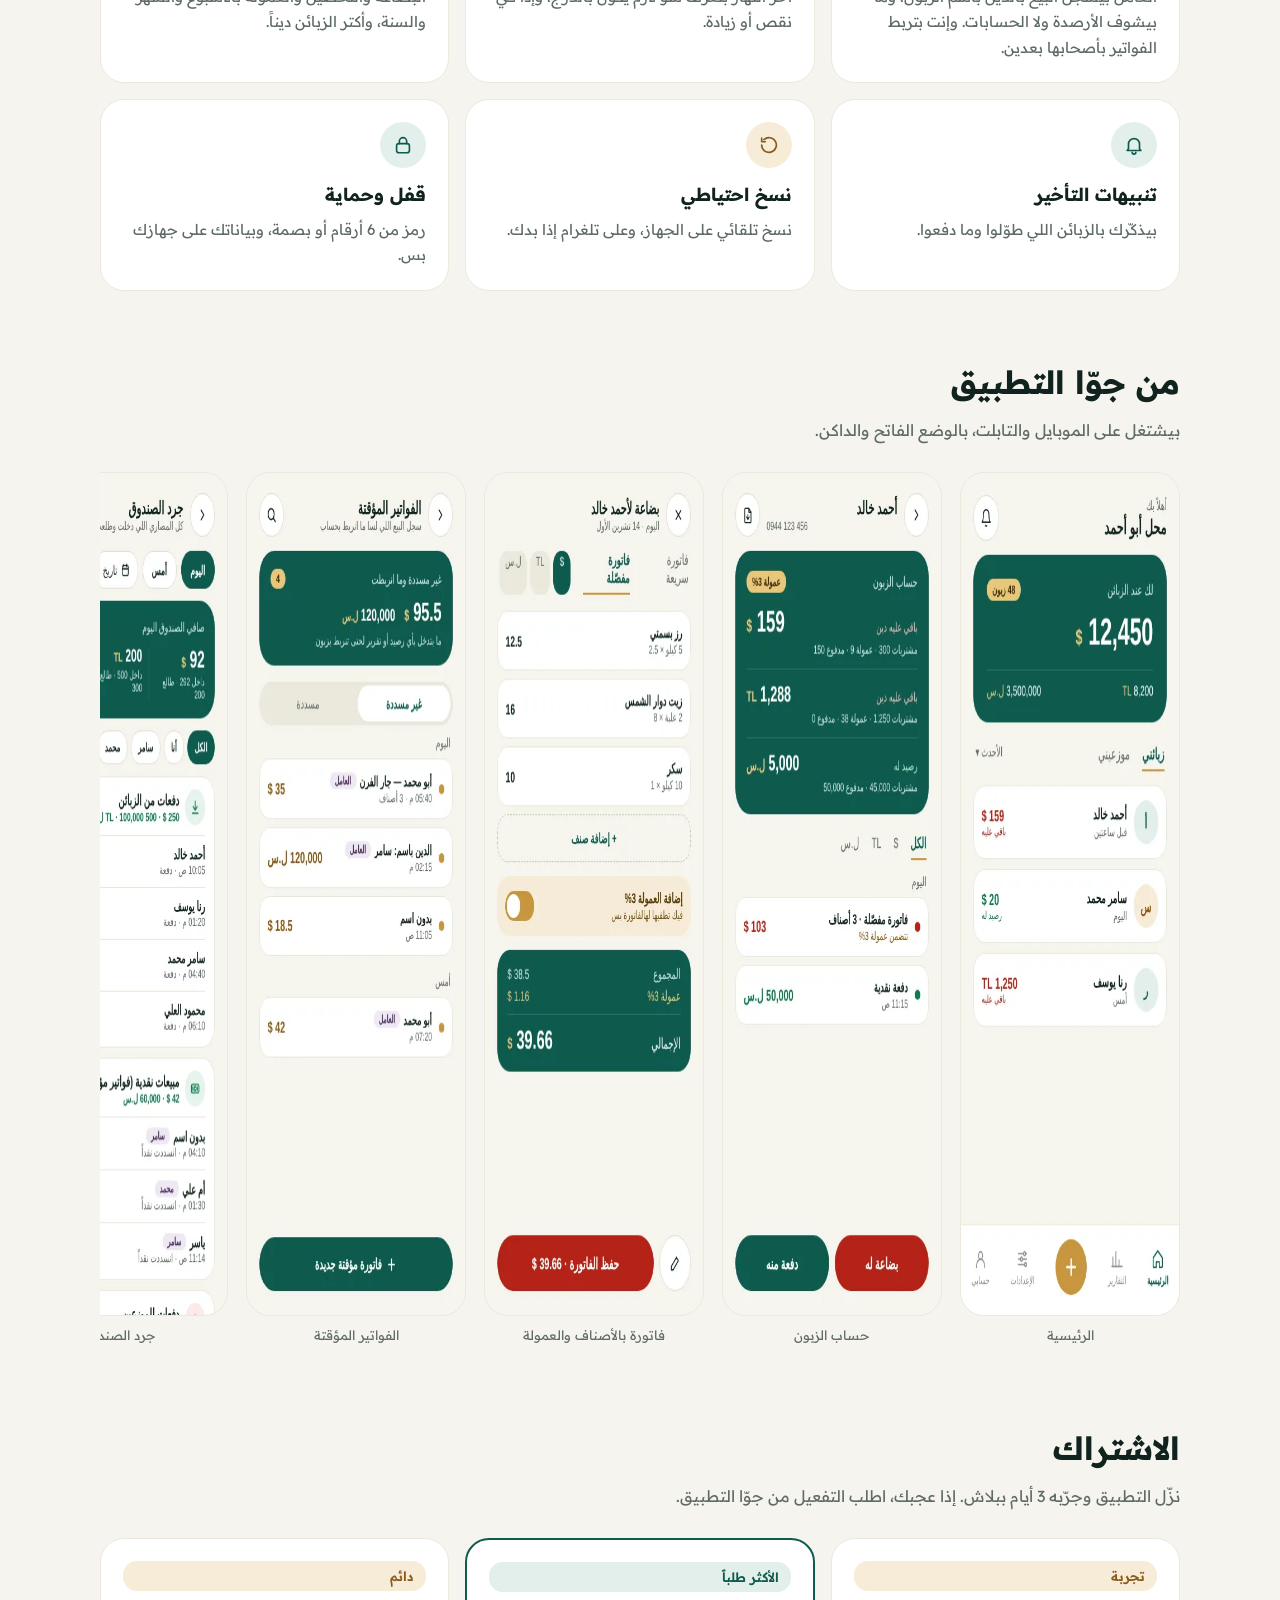
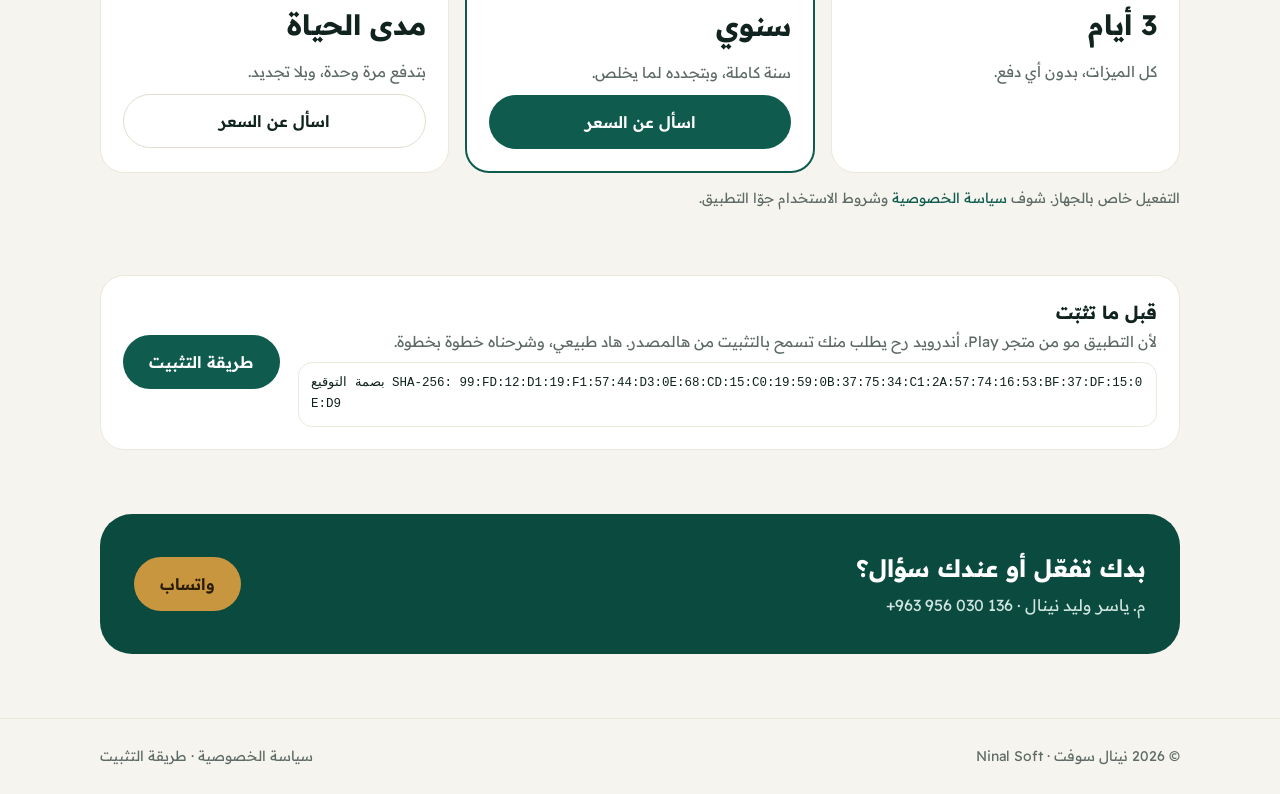
==== commit 998027b9: "فواتير وديون 1.0.2: الـ APK على الموقع نفسه (رابط ثابت بيقبل الاستئناف)، الحجم جنب زر التحميل، نصيحة" ====
--- a/debtbook/index.html
+++ b/debtbook/index.html
@@ -14,6 +14,7 @@
 <link rel="preconnect" href="https://fonts.gstatic.com" crossorigin>
 <link href="https://fonts.googleapis.com/css2?family=Readex+Pro:wght@400;500;600;700&display=swap" rel="stylesheet">
 <link rel="stylesheet" href="../assets/site.css">
+<style>.dl-size{font-weight:500;font-size:14px;opacity:.75;direction:ltr;unicode-bidi:isolate}</style>
 </head>
 <body>
 <header class="nav"><div class="wrap">
@@ -27,9 +28,9 @@
     <h1>فواتير وديون</h1>
     <p class="lead">بدّل دفتر الورق بتطبيق بيحسبلك كلشي: ديون الزبائن والموزعين بالدولار والليرة السورية والتركية، والفواتير والكشوفات PDF جاهزة للإرسال على واتساب.</p>
     <div class="actions">
-      <a class="btn btn-gold" id="dl" href="https://github.com/yasserninal120/yasserninal120.github.io/releases/latest/download/Fawater-wa-Duyoon.apk">
+      <a class="btn btn-gold" id="dl" href="https://yasserninal120.github.io/debtbook/download/Fawater-wa-Duyoon.apk">
         <svg width="20" height="20" viewBox="0 0 24 24" fill="none" stroke="currentColor" stroke-width="2.2" stroke-linecap="round" stroke-linejoin="round"><path d="M12 4v11M7 10l5 5 5-5M5 20h14"/></svg>
-        تحميل للأندرويد
+        تحميل للأندرويد <span class="dl-size" id="dlsize">43.7 MB</span>
       </a>
       <a class="btn btn-ghost" href="install/index.html">كيف بثبّته؟</a>
     </div>
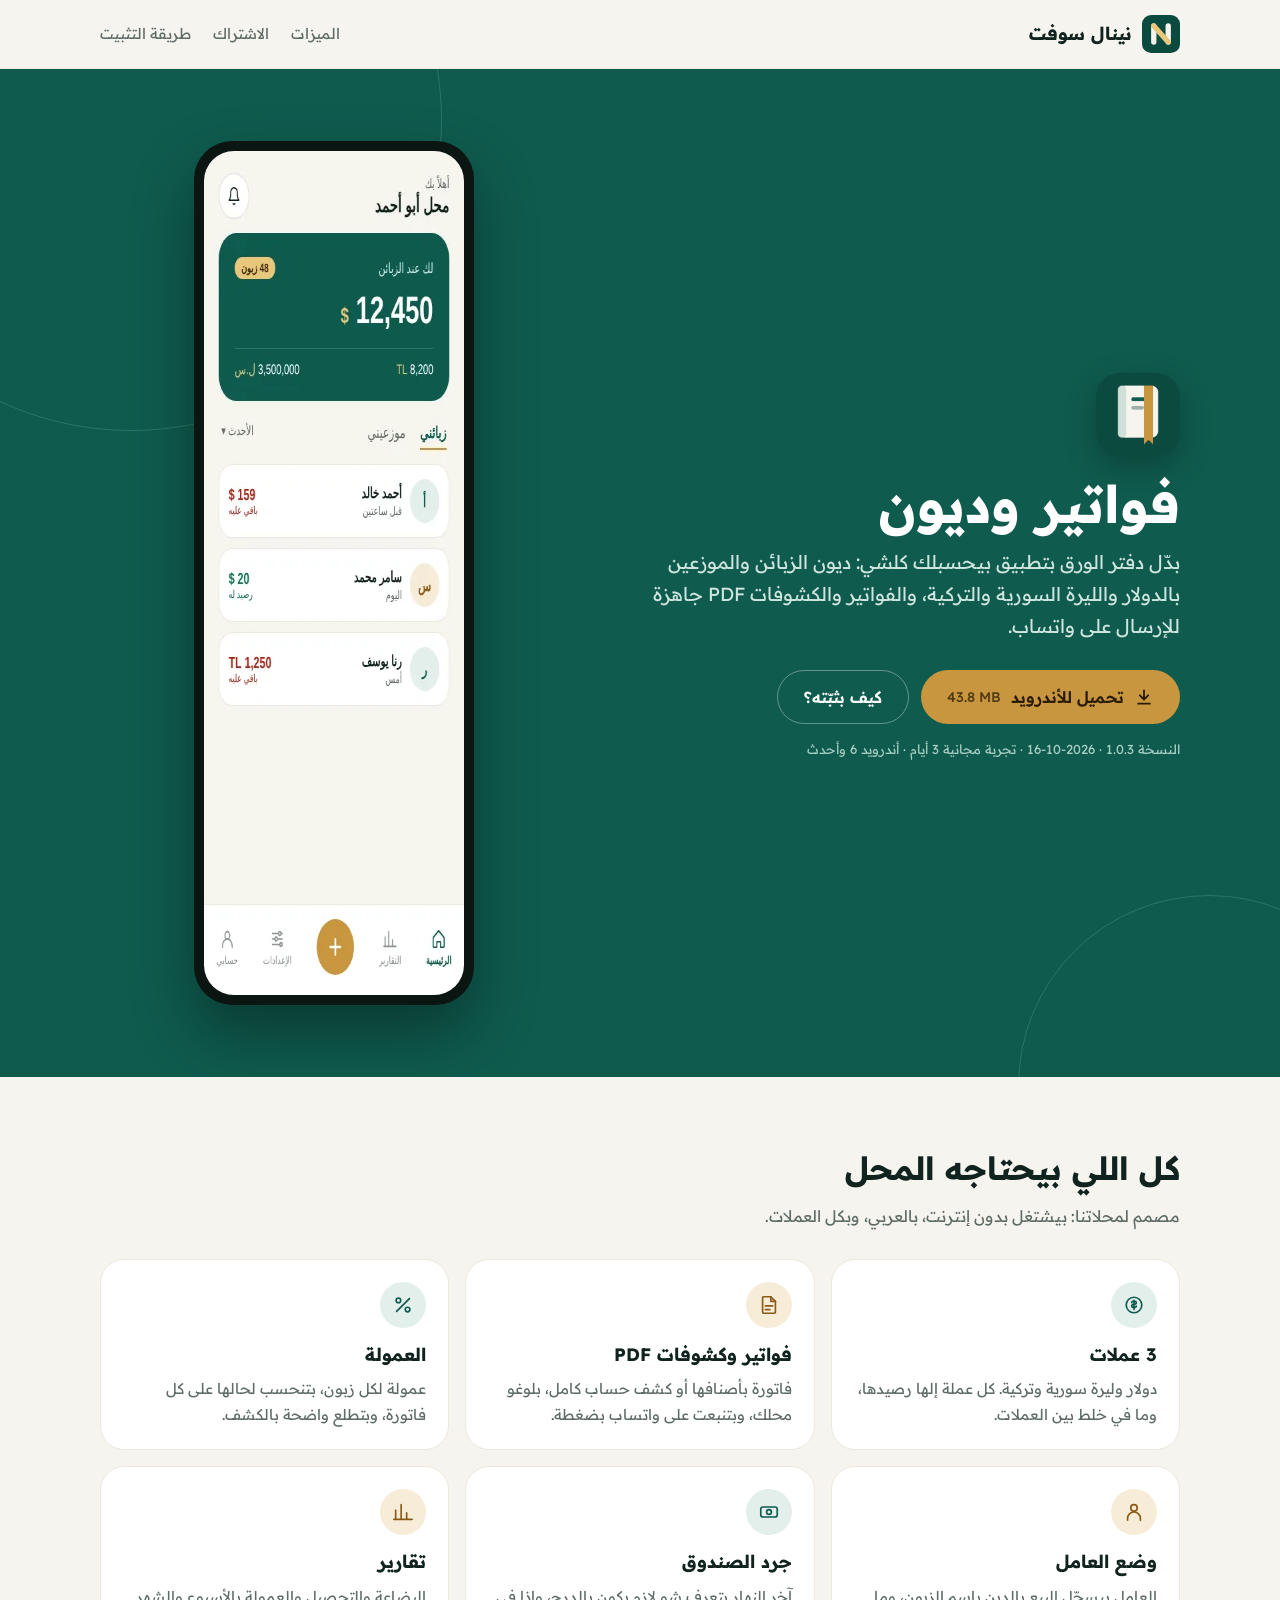
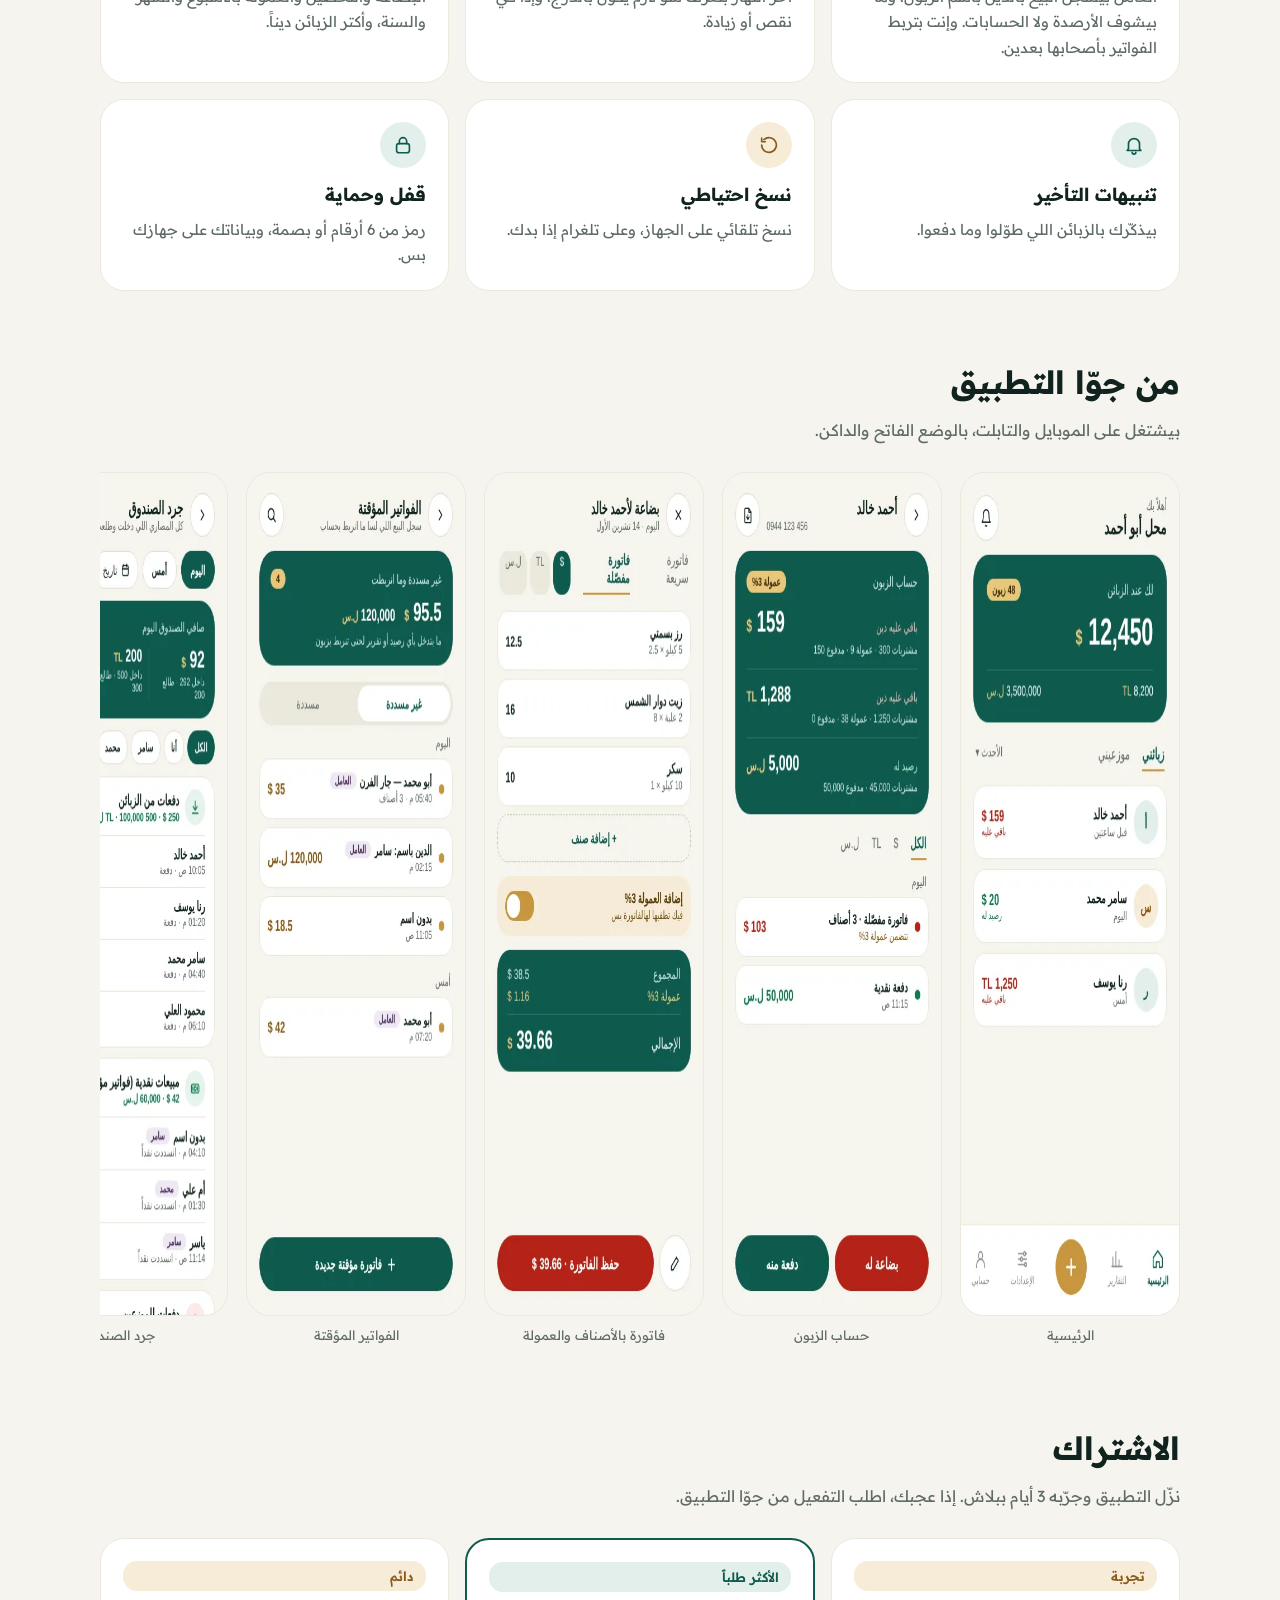
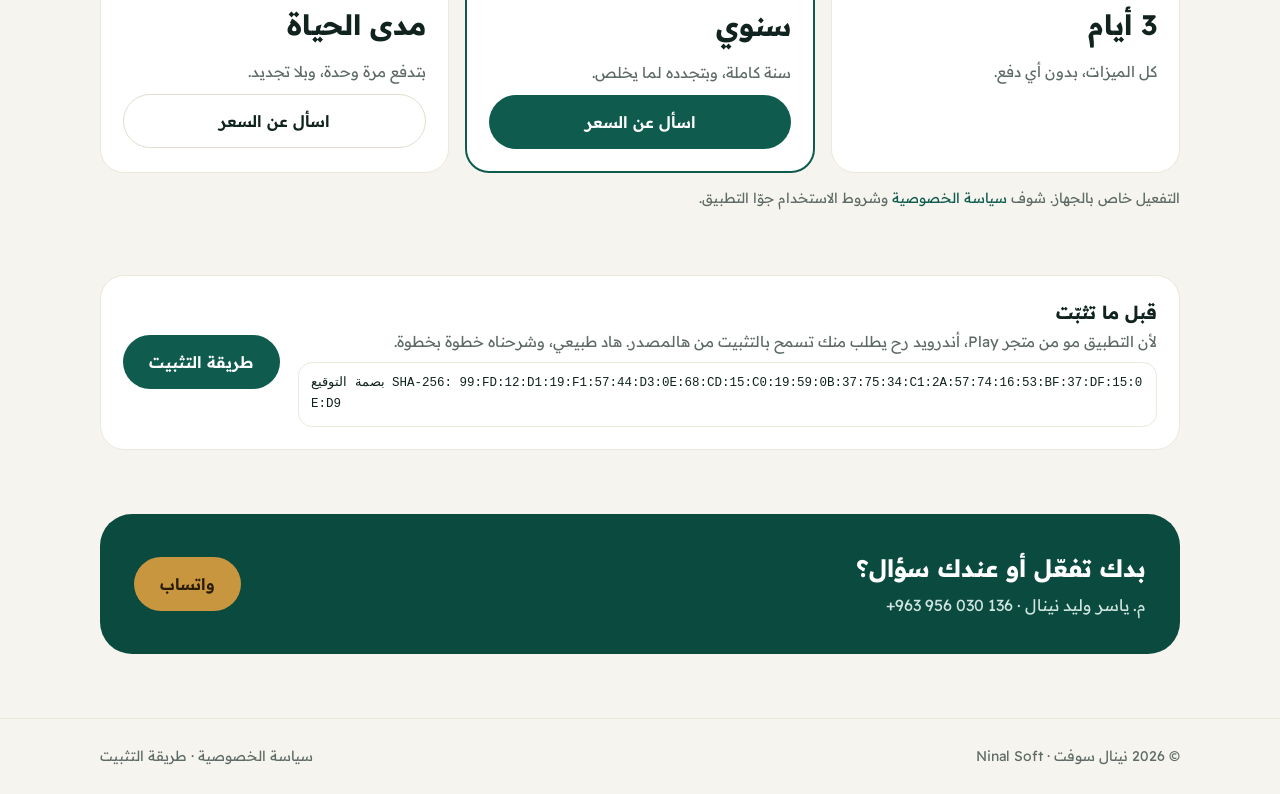
==== commit adf50ba0: "فواتير وديون 1.0.3: محمّل ذكي (fetch متسلسل + Range + SHA-256)، الملف باسم فيه رقم النسخة، file_sha2" ====
--- a/debtbook/index.html
+++ b/debtbook/index.html
@@ -14,7 +14,18 @@
 <link rel="preconnect" href="https://fonts.gstatic.com" crossorigin>
 <link href="https://fonts.googleapis.com/css2?family=Readex+Pro:wght@400;500;600;700&display=swap" rel="stylesheet">
 <link rel="stylesheet" href="../assets/site.css">
-<style>.dl-size{font-weight:500;font-size:14px;opacity:.75;direction:ltr;unicode-bidi:isolate}</style>
+<style>
+.dl-size{font-weight:500;font-size:14px;opacity:.75;direction:ltr;unicode-bidi:isolate}
+.dl-box{margin-top:16px;max-width:460px;padding:14px 16px;border-radius:18px;background:rgba(255,255,255,.08);border:1px solid rgba(255,255,255,.18)}
+.dl-box p{margin:0 0 8px}
+.dl-label{font-size:15px}
+.dl-track{height:10px;border-radius:5px;background:rgba(255,255,255,.18);overflow:hidden}
+.dl-fill{height:100%;width:0;background:var(--gold-light);transition:width .2s ease}
+.dl-cancel{margin-top:12px;height:40px;padding:0 20px;border-radius:20px;border:1px solid rgba(255,255,255,.35);background:transparent;color:#fff;font:600 14px 'Readex Pro',sans-serif;cursor:pointer}
+.dl-ok{font-weight:600;color:var(--gold-light)}
+.dl-direct{color:var(--gold-light);font-weight:600;text-decoration:underline}
+.dl-warn{font-size:14px;opacity:.85}
+</style>
 </head>
 <body>
 <header class="nav"><div class="wrap">
@@ -28,12 +39,13 @@
     <h1>فواتير وديون</h1>
     <p class="lead">بدّل دفتر الورق بتطبيق بيحسبلك كلشي: ديون الزبائن والموزعين بالدولار والليرة السورية والتركية، والفواتير والكشوفات PDF جاهزة للإرسال على واتساب.</p>
     <div class="actions">
-      <a class="btn btn-gold" id="dl" href="https://yasserninal120.github.io/debtbook/download/Fawater-wa-Duyoon.apk">
+      <a class="btn btn-gold" id="dl" href="https://yasserninal120.github.io/debtbook/download/Fawater-wa-Duyoon-1.0.3.apk">
         <svg width="20" height="20" viewBox="0 0 24 24" fill="none" stroke="currentColor" stroke-width="2.2" stroke-linecap="round" stroke-linejoin="round"><path d="M12 4v11M7 10l5 5 5-5M5 20h14"/></svg>
-        تحميل للأندرويد <span class="dl-size" id="dlsize">43.7 MB</span>
+        تحميل للأندرويد <span class="dl-size" id="dlsize">43.8 MB</span>
       </a>
       <a class="btn btn-ghost" href="install/index.html">كيف بثبّته؟</a>
     </div>
+    <div class="dl-box" id="dlbox" hidden aria-live="polite"></div>
     <p class="meta" id="ver">تجربة مجانية 3 أيام · أندرويد 6 وأحدث</p>
   </div>
   <div class="phone"><img src="../assets/img/shot-home.webp" alt="الشاشة الرئيسية لفواتير وديون" width="390" height="844"></div>
@@ -103,8 +115,10 @@
   document.getElementById('ver').textContent =
     'النسخة ' + v.version + ' · ' + v.date + ' · تجربة مجانية 3 أيام · أندرويد 6 وأحدث';
   if (v.apk) document.getElementById('dl').href = v.apk;
+  if (v.size > 0) document.getElementById('dlsize').textContent = (v.size / 1e6).toFixed(1) + ' MB';
   if (v.sha256) { const fp = document.getElementById('fp'); fp.hidden = false; fp.textContent = 'بصمة التوقيع SHA-256: ' + v.sha256; }
 }).catch(() => {});
 </script>
+<script src="../assets/downloader.js"></script>
 </body>
 </html>
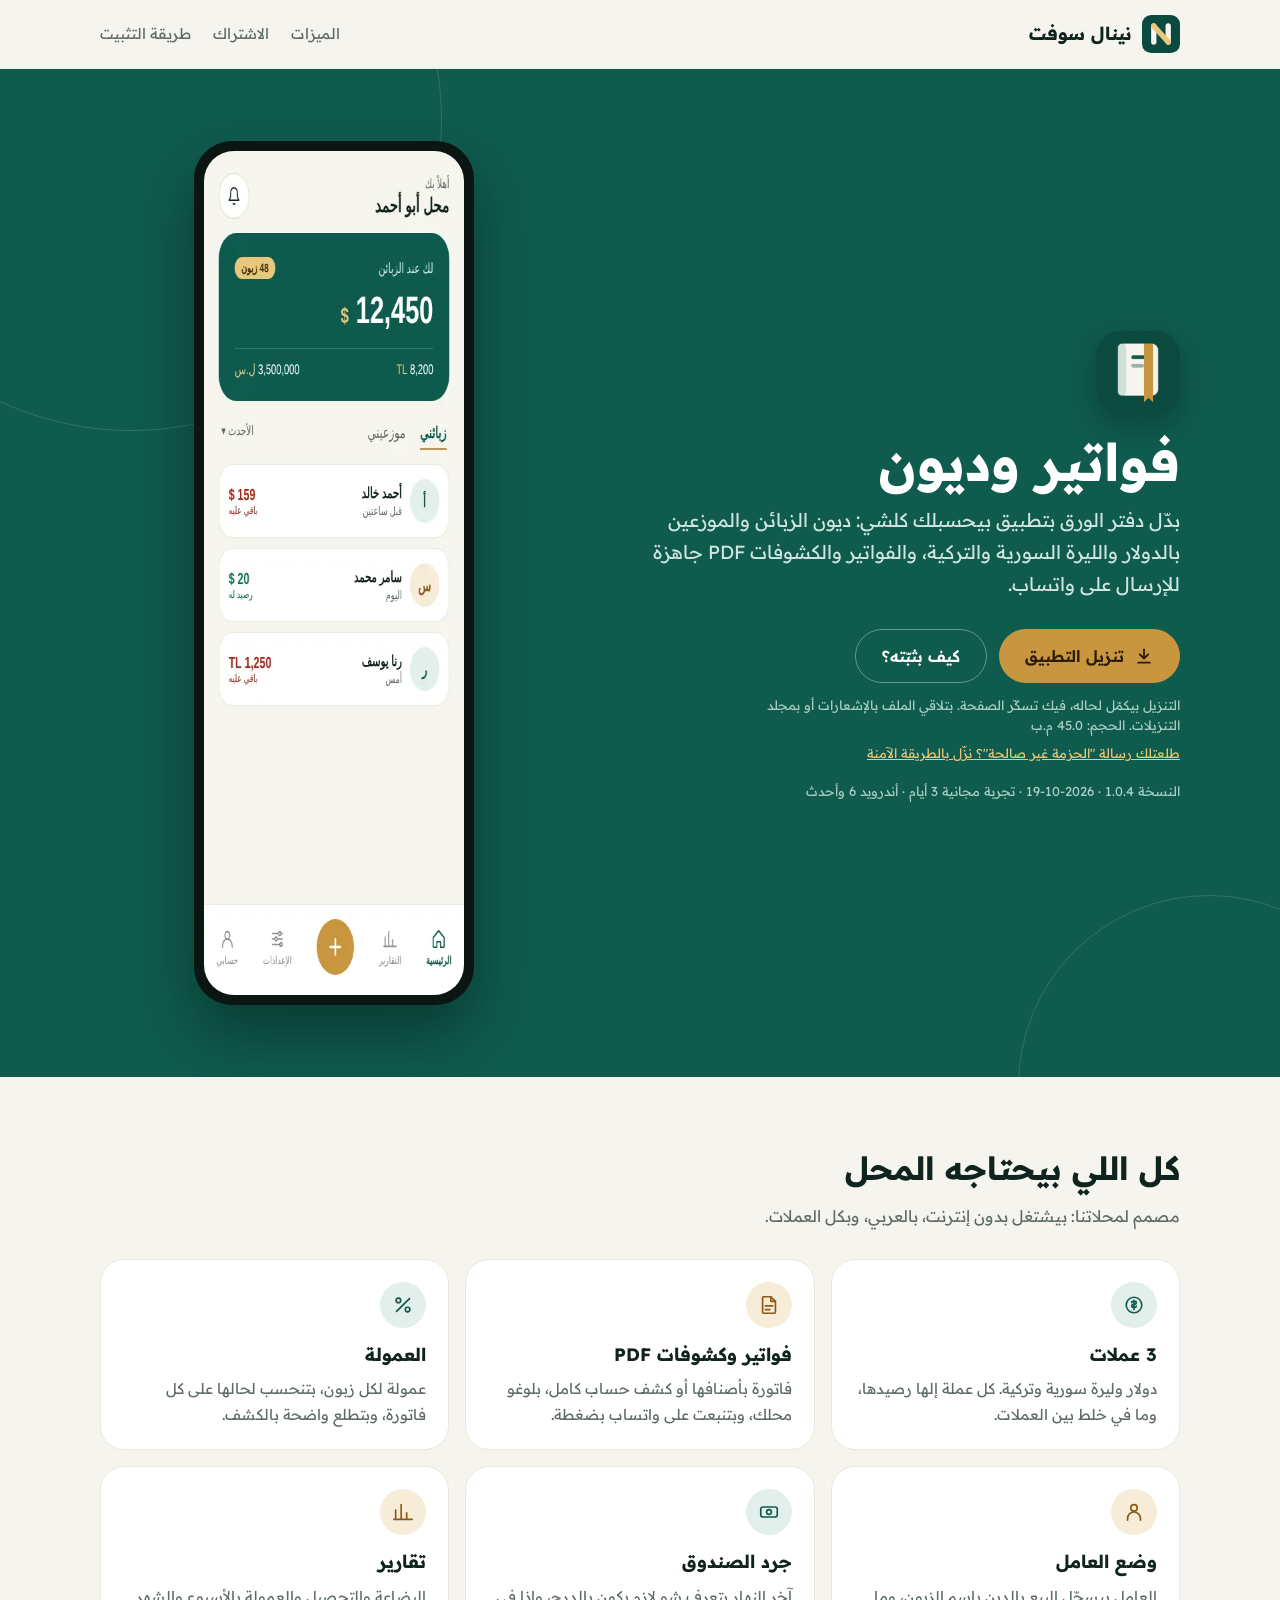
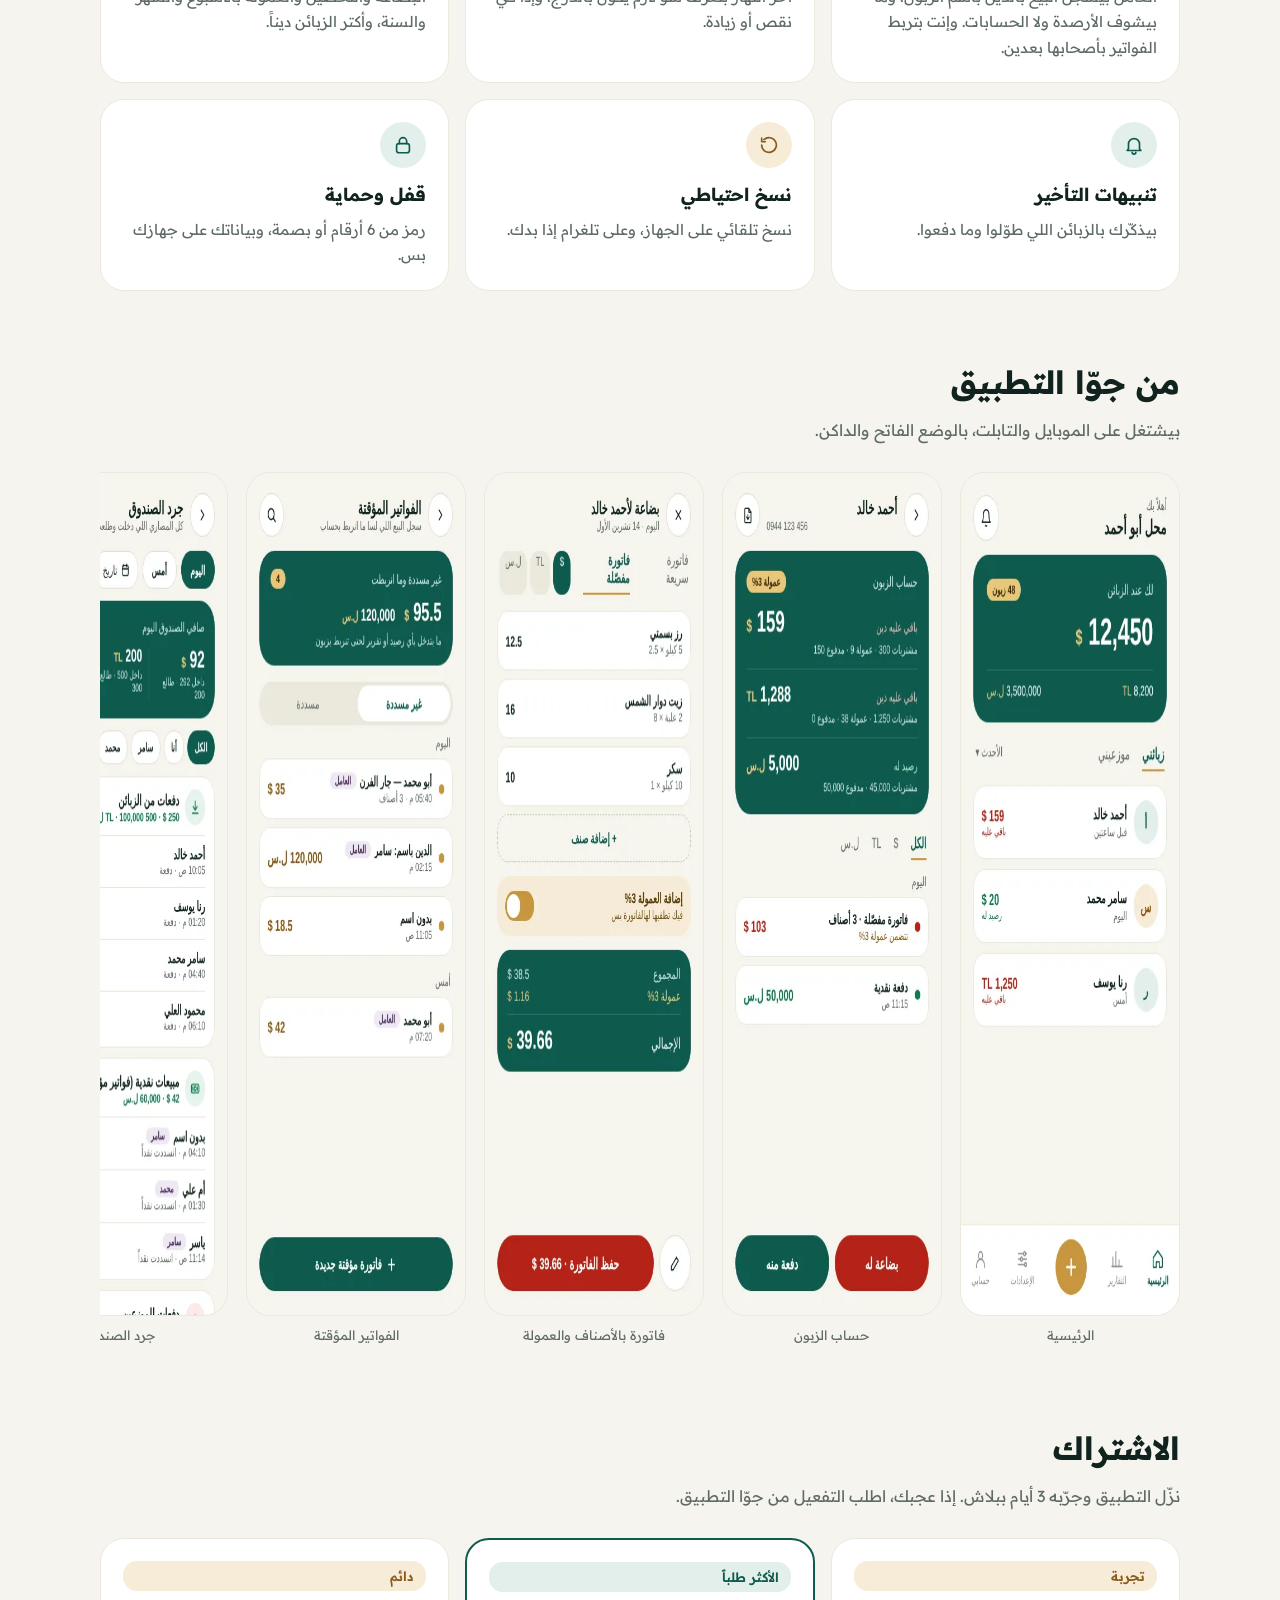
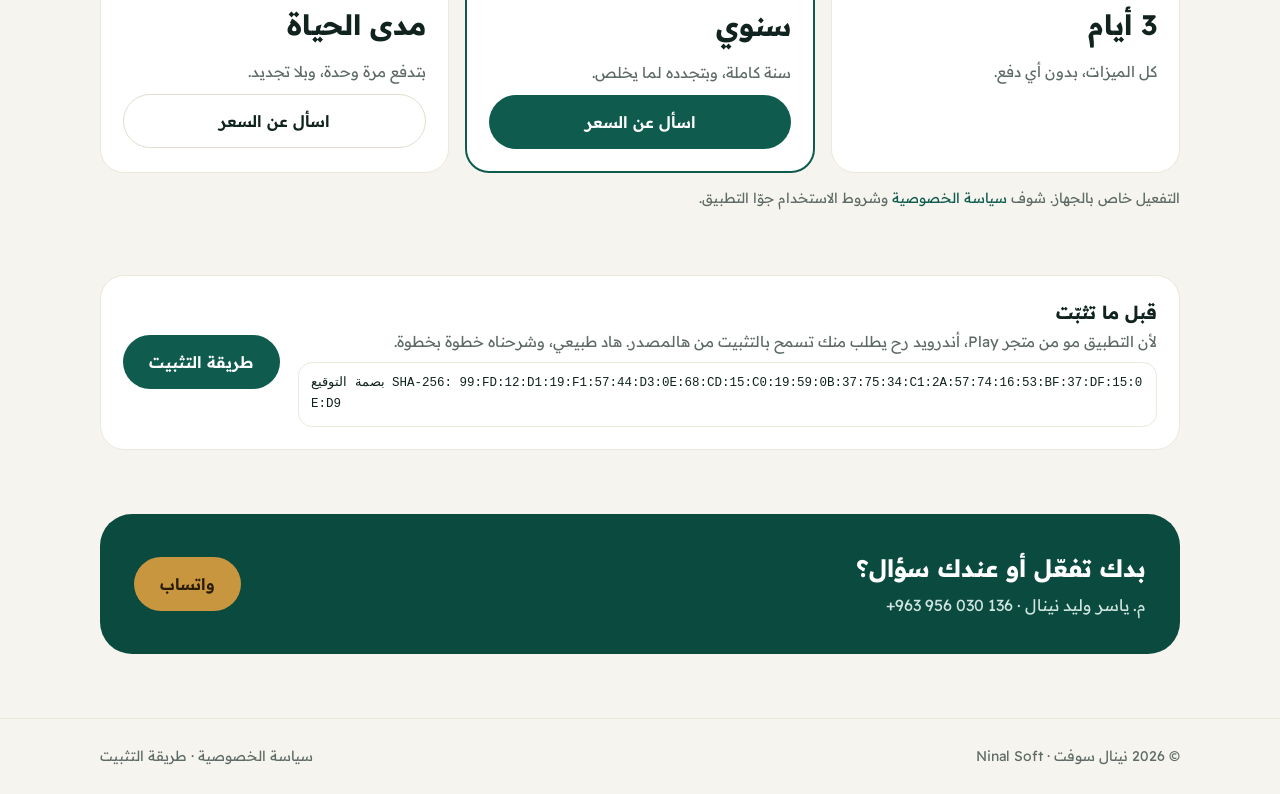
==== commit 29533ac0: "التنزيل: الزر الأساسي رابط مباشر، والطريقة الآمنة احتياطية (فواتير وديون) - «تنزيل التطبيق» رابط عاد" ====
--- a/debtbook/index.html
+++ b/debtbook/index.html
@@ -14,18 +14,6 @@
 <link rel="preconnect" href="https://fonts.gstatic.com" crossorigin>
 <link href="https://fonts.googleapis.com/css2?family=Readex+Pro:wght@400;500;600;700&display=swap" rel="stylesheet">
 <link rel="stylesheet" href="../assets/site.css">
-<style>
-.dl-size{font-weight:500;font-size:14px;opacity:.75;direction:ltr;unicode-bidi:isolate}
-.dl-box{margin-top:16px;max-width:460px;padding:14px 16px;border-radius:18px;background:rgba(255,255,255,.08);border:1px solid rgba(255,255,255,.18)}
-.dl-box p{margin:0 0 8px}
-.dl-label{font-size:15px}
-.dl-track{height:10px;border-radius:5px;background:rgba(255,255,255,.18);overflow:hidden}
-.dl-fill{height:100%;width:0;background:var(--gold-light);transition:width .2s ease}
-.dl-cancel{margin-top:12px;height:40px;padding:0 20px;border-radius:20px;border:1px solid rgba(255,255,255,.35);background:transparent;color:#fff;font:600 14px 'Readex Pro',sans-serif;cursor:pointer}
-.dl-ok{font-weight:600;color:var(--gold-light)}
-.dl-direct{color:var(--gold-light);font-weight:600;text-decoration:underline}
-.dl-warn{font-size:14px;opacity:.85}
-</style>
 </head>
 <body>
 <header class="nav"><div class="wrap">
@@ -39,12 +27,14 @@
     <h1>فواتير وديون</h1>
     <p class="lead">بدّل دفتر الورق بتطبيق بيحسبلك كلشي: ديون الزبائن والموزعين بالدولار والليرة السورية والتركية، والفواتير والكشوفات PDF جاهزة للإرسال على واتساب.</p>
     <div class="actions">
-      <a class="btn btn-gold" id="dl" href="https://yasserninal120.github.io/debtbook/download/Fawater-wa-Duyoon-1.0.3.apk">
+      <a class="btn btn-gold" id="dl" data-file="فواتير-وديون-" href="https://yasserninal120.github.io/debtbook/download/Fawater-wa-Duyoon-1.0.4.apk" download="فواتير-وديون-1.0.4.apk">
         <svg width="20" height="20" viewBox="0 0 24 24" fill="none" stroke="currentColor" stroke-width="2.2" stroke-linecap="round" stroke-linejoin="round"><path d="M12 4v11M7 10l5 5 5-5M5 20h14"/></svg>
-        تحميل للأندرويد <span class="dl-size" id="dlsize">43.8 MB</span>
+        تنزيل التطبيق
       </a>
       <a class="btn btn-ghost" href="install/index.html">كيف بثبّته؟</a>
     </div>
+    <p class="dl-note">التنزيل بيكمّل لحاله، فيك تسكّر الصفحة. بتلاقي الملف بالإشعارات أو بمجلد التنزيلات. الحجم: <span id="dlmb">45.0</span> م.ب</p>
+    <a class="dl-safe" id="dlsafe" href="install/index.html#problems">طلعتلك رسالة "الحزمة غير صالحة"؟ نزّل بالطريقة الآمنة</a>
     <div class="dl-box" id="dlbox" hidden aria-live="polite"></div>
     <p class="meta" id="ver">تجربة مجانية 3 أيام · أندرويد 6 وأحدث</p>
   </div>
@@ -109,13 +99,11 @@
 <footer><div class="wrap"><span>© 2026 نينال سوفت · Ninal Soft</span><span><a href="privacy/index.html">سياسة الخصوصية</a> · <a href="install/index.html">طريقة التثبيت</a></span></div></footer>
 
 <script>
-// Version, date and signing fingerprint from version.json (same file the app checks for updates).
+// Version, date and signing fingerprint from version.json (same file the app checks for updates). The button, size and safe download: ../assets/downloader.js.
 fetch('version.json', {cache: 'no-store'}).then(r => r.ok ? r.json() : null).then(v => {
   if (!v) return;
   document.getElementById('ver').textContent =
     'النسخة ' + v.version + ' · ' + v.date + ' · تجربة مجانية 3 أيام · أندرويد 6 وأحدث';
-  if (v.apk) document.getElementById('dl').href = v.apk;
-  if (v.size > 0) document.getElementById('dlsize').textContent = (v.size / 1e6).toFixed(1) + ' MB';
   if (v.sha256) { const fp = document.getElementById('fp'); fp.hidden = false; fp.textContent = 'بصمة التوقيع SHA-256: ' + v.sha256; }
 }).catch(() => {});
 </script>
--- a/assets/site.css
+++ b/assets/site.css
@@ -115,3 +115,26 @@
 .fp[hidden]{display:none}
 @media (max-width:560px){.app-card .go{display:none}.app-card{align-items:flex-start}}
 .logo{width:38px;height:38px;flex:none;display:block}
+/* APK download (assets/downloader.js): the direct button, the note under it, the safe-download link and its box.
+   On the hero (dark) by default; .dl-light for a light background (install/ pages). */
+.dl-note{margin:12px 0 0;max-width:460px;font-size:13px;line-height:1.6;color:#A9CEC4}
+.dl-safe{display:inline-block;margin-top:6px;font-size:13px;color:var(--gold-light);text-decoration:underline}
+.dl-box{margin-top:16px;max-width:460px;padding:14px 16px;border-radius:18px;background:rgba(255,255,255,.08);border:1px solid rgba(255,255,255,.18)}
+.dl-box[hidden]{display:none}
+.dl-box p{margin:0 0 8px}
+.dl-label{font-size:15px}
+.dl-track{height:10px;border-radius:5px;background:rgba(255,255,255,.18);overflow:hidden}
+.dl-fill{height:100%;width:0;background:var(--gold-light);transition:width .2s ease}
+.dl-start,.dl-cancel{margin-top:8px;margin-inline-end:8px;height:40px;padding:0 20px;border-radius:20px;font:600 14px 'Readex Pro',sans-serif;cursor:pointer}
+.dl-start{border:0;background:var(--gold);color:#2A1C04}
+.dl-cancel{border:1px solid rgba(255,255,255,.35);background:transparent;color:#fff}
+.dl-ok{font-weight:600;color:var(--gold-light)}
+.dl-warn{font-size:14px;opacity:.85}
+.dl-light{margin:22px 0 8px;padding:20px;border-radius:22px;background:var(--surface);border:1px solid var(--line)}
+.dl-light .dl-note{color:var(--muted)}
+.dl-light .dl-safe{color:var(--primary)}
+.dl-light .dl-box{background:var(--bg);border-color:var(--line);color:var(--ink)}
+.dl-light .dl-track{background:var(--field)}
+.dl-light .dl-fill{background:var(--primary)}
+.dl-light .dl-cancel{border-color:var(--field);color:var(--ink)}
+.dl-light .dl-ok{color:var(--credit)}
